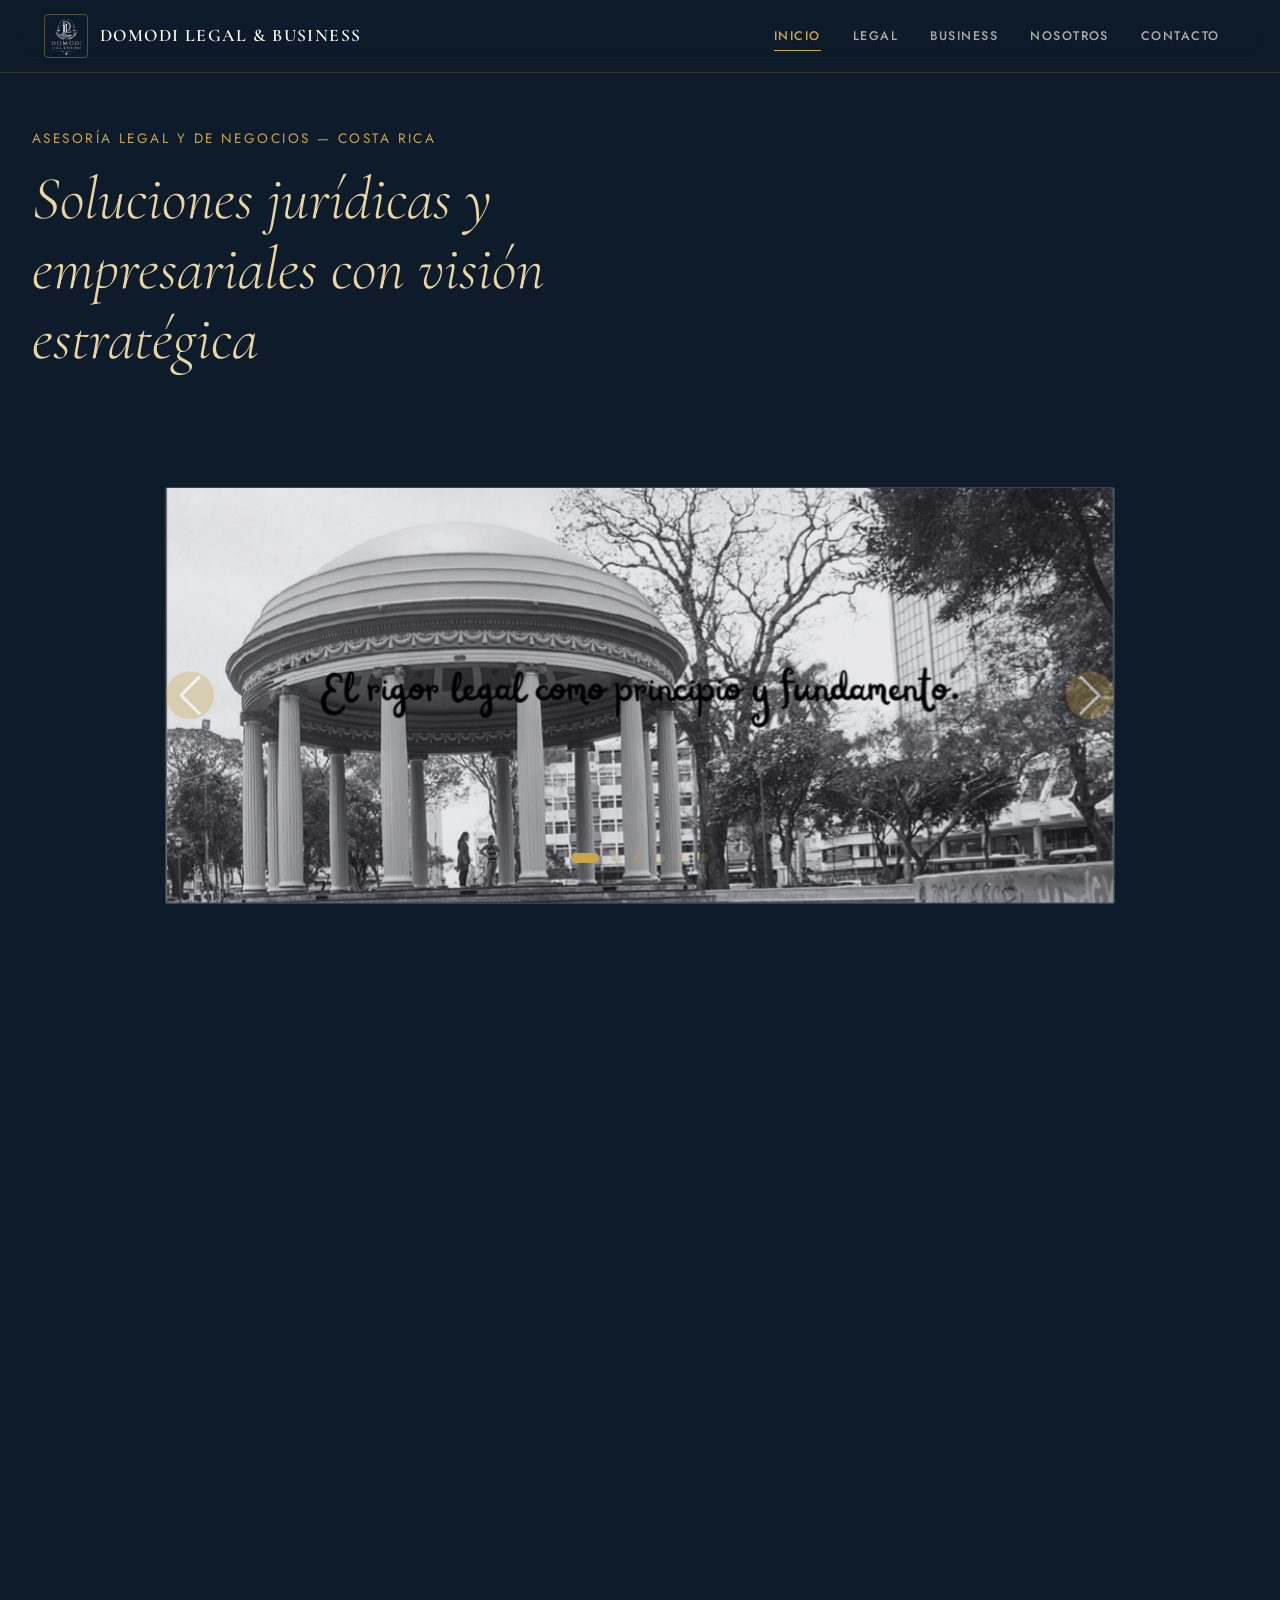
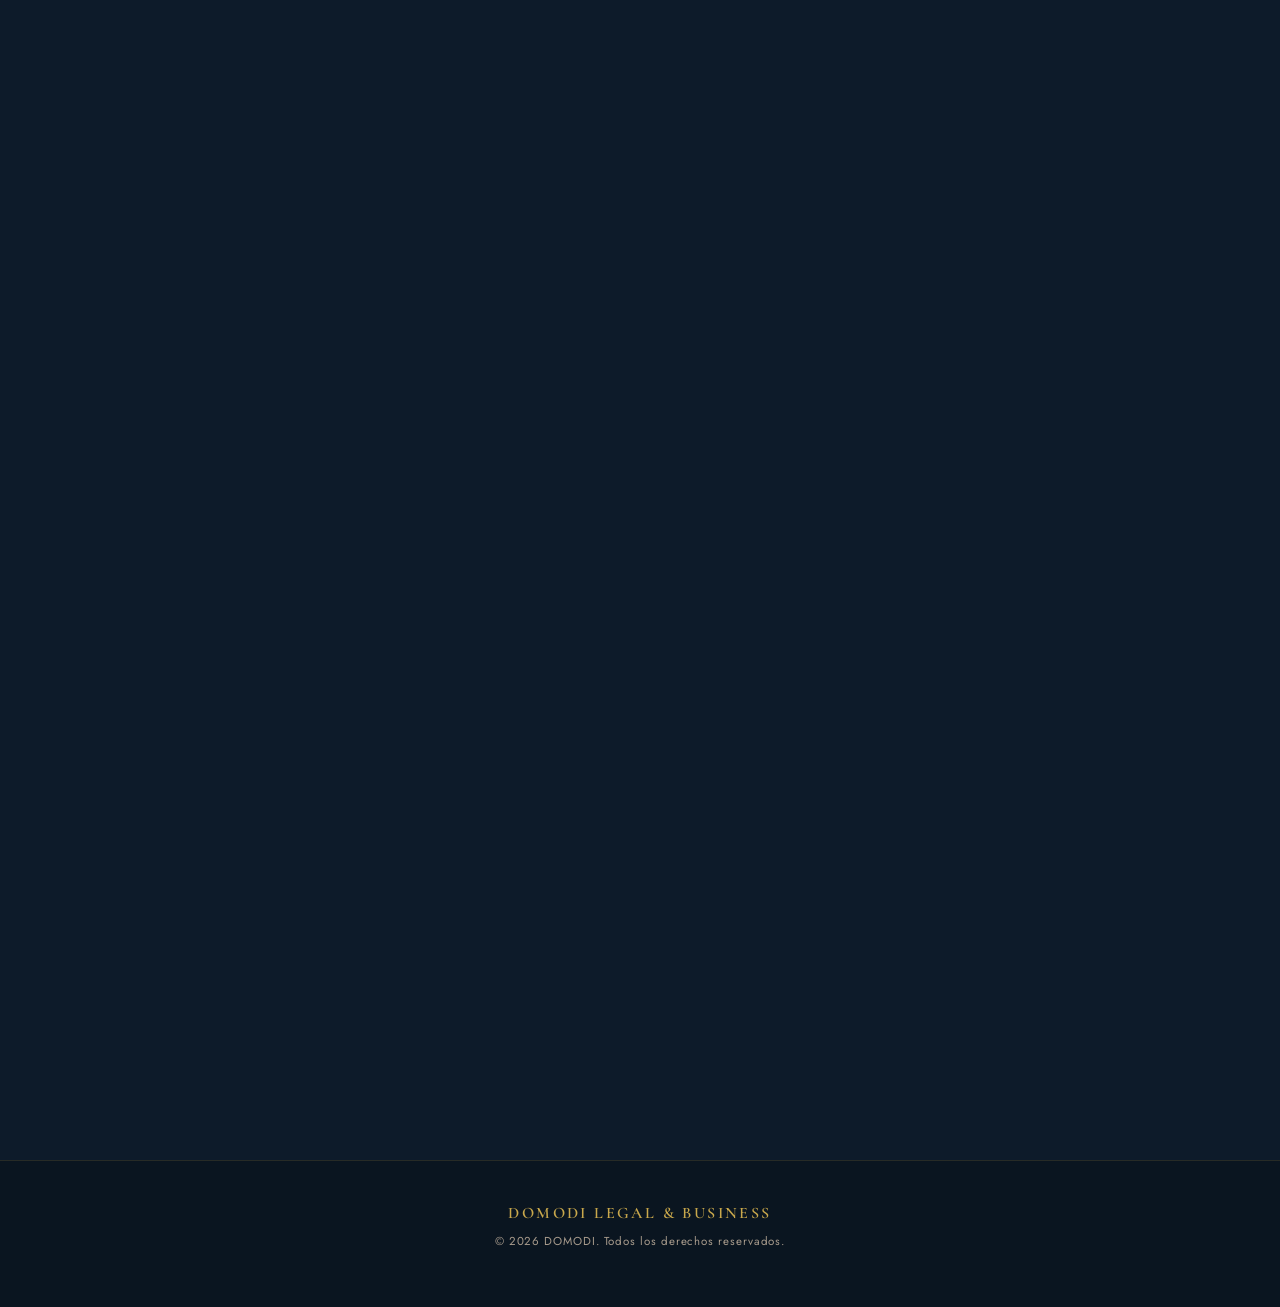
==== index.html @ 107ef3d7 "Add files via upload" ====
<!DOCTYPE html>
<html lang="es">
<head>
  <meta charset="UTF-8">
  <meta name="viewport" content="width=device-width, initial-scale=1.0">
  <link rel="icon" type="image/png" href="assets/img/DOMODI.png">
  <title>DOMODI LEGAL & BUSINESS</title>

  <!-- Bootstrap CSS -->
  <link href="https://cdn.jsdelivr.net/npm/bootstrap@5.3.3/dist/css/bootstrap.min.css" rel="stylesheet">
  <!-- Bootstrap JS -->
  <script src="https://cdn.jsdelivr.net/npm/bootstrap@5.3.3/dist/js/bootstrap.bundle.min.js"></script>
  <!-- Custom styles -->
  <link rel="stylesheet" href="./assets/css/styles.css">
</head>
<body>

  <header>
    <nav>
      <div class="container-fluid">
        <div class="row align-items-center">

          <div class="col-6 col-md-4">
            <a href="#" class="navbar-brand">
              <img src="assets/img/DOMODI.png"
                   alt="Logo DOMODI"
                   class="logo-principal">
              DOMODI Legal &amp; Business
            </a>
          </div>

          <div class="col-6 col-md-8">
            <ul class="nav justify-content-end">
              <li class="nav-item">
                <a class="nav-link active" aria-current="page" href="#" data-section="inicio">Inicio</a>
              </li>
              <li class="nav-item">
                <a class="nav-link" href="#" data-section="legal">Legal</a>
              </li>
              <li class="nav-item">
                <a class="nav-link" href="#" data-section="business">Business</a>
              </li>
              <li class="nav-item">
                <a class="nav-link" href="#" data-section="nosotros">Nosotros</a>
              </li>
              <li class="nav-item">
                <a class="nav-link" href="#" data-section="contacto">Contacto</a>
              </li>
            </ul>
          </div>

        </div>
      </div>
    </nav>
  </header>

  <main>

    <!-- Hero -->
    <section id="hero-strip" class="hero-strip">
      <p class="hero-eyebrow">Asesoría legal y de negocios — Costa Rica</p>
      <h1 class="hero-title">
        <em>Soluciones jurídicas y empresariales con visión estratégica</em>
      </h1>
      <div class="hero-divider"></div>
    </section>

    <!-- Nosotros -->
    <section class="about-section" id="section-nosotros" hidden>
      <div class="about-inner">
        <div class="about-logo-wrap">
          <img src="assets/img/DOMODI.png" alt="Logo DOMODI" class="about-logo">
        </div>
        <div class="about-copy">
          <h2 class="about-heading">DOMODI LEGAL & BUSINESS</h2>
          <p>DOMODI LEGAL & BUSINESS es una firma integral orientada a la asesoría jurídica, estructuración empresarial y desarrollo inmobiliario, con base en Costa Rica y proyección internacional. Su enfoque combina el rigor legal con la visión estratégica de negocios, permitiendo a sus clientes desarrollar proyectos con seguridad y eficiencia.</p>
          <h3 class="about-subtitle">Nuestra Visión</h3>
          <p>Ser una firma líder en Costa Rica y referente en la región en la integración de servicios jurídicos, estructuración empresarial y desarrollo de proyectos, reconocida por su capacidad de convertir el conocimiento legal en soluciones estratégicas que impulsen inversiones, generen valor y faciliten el crecimiento sostenible de nuestros clientes en entornos nacionales e internacionales.</p>
        </div>
      </div>
    </section>

    <!-- Carrusel de Imágenes -->
    <section class="carousel-section">
      <div id="carouselPrincipal" class="carousel slide" data-bs-ride="carousel">
        <div class="carousel-indicators">
          <button type="button" data-bs-target="#carouselPrincipal" data-bs-slide-to="0" class="active" aria-current="true" aria-label="Slide 1"></button>
          <button type="button" data-bs-target="#carouselPrincipal" data-bs-slide-to="1" aria-label="Slide 2"></button>
          <button type="button" data-bs-target="#carouselPrincipal" data-bs-slide-to="2" aria-label="Slide 3"></button>
          <button type="button" data-bs-target="#carouselPrincipal" data-bs-slide-to="3" aria-label="Slide 4"></button>
          <button type="button" data-bs-target="#carouselPrincipal" data-bs-slide-to="4" aria-label="Slide 5"></button>
          <button type="button" data-bs-target="#carouselPrincipal" data-bs-slide-to="5" aria-label="Slide 6"></button>
        </div>
        <div class="carousel-inner">
          <div class="carousel-item active">
            <img src="assets/img/el-rigor-legal.png" class="d-block w-100" alt="El Rigor Legal Como Principio Y Fundamento">
          </div>
          <div class="carousel-item">
            <img src="assets/img/hacienda-tenorio.png" class="d-block w-100" alt="Hacienda Tenorio">
          </div>
          <div class="carousel-item">
            <img src="assets/img/vision-estrategica-global.png" class="d-block w-100" alt="Visión Estratégica">
          </div>
          <div class="carousel-item">
            <img src="assets/img/proyecto-residencial-escazu.png" class="d-block w-100" alt="Proyecto Residencial Escazú">
          </div>
          <div class="carousel-item">
            <img src="assets/img/proyecto-santawa-manuel-antonio.png" class="d-block w-100" alt="Proyecto Santawa Manuel Antonio">
          </div>
          <div class="carousel-item">
            <img src="assets/img/serena-condos-playas-del-coco.png" class="d-block w-100" alt="Serena Condos Playas del Coco">
          </div>
        </div>
        <button class="carousel-control-prev" type="button" data-bs-target="#carouselPrincipal" data-bs-slide="prev">
          <span class="carousel-control-prev-icon" aria-hidden="true"></span>
          <span class="visually-hidden">Anterior</span>
        </button>
        <button class="carousel-control-next" type="button" data-bs-target="#carouselPrincipal" data-bs-slide="next">
          <span class="carousel-control-next-icon" aria-hidden="true"></span>
          <span class="visually-hidden">Siguiente</span>
        </button>
      </div>
    </section>
 
    <!-- Property cards -->
    <section class="properties-section" id="section-business">
      <h2>PROPIEDADES</h2>
      <div class="properties-grid">
        <!-- Card 1: Hacienda Tenorio -->
        <div class="property-card" data-property-id="hacienda-tenorio" data-title="Hacienda Tenorio" data-price="$12,500,000" data-availability="available" data-contact="info@domodi.com | +506 2100-0000">
          <div class="card-image-wrap">
            <img src="assets/img/hacienda-tenorio.png" alt="Hacienda Tenorio, Cañas, Guanacaste">
            <span class="card-badge">Disponible</span>
          </div>
          <div class="card-body">
            <p class="card-location">Cañas, Guanacaste</p>
            <h3 class="card-title">Hacienda Tenorio</h3>
            <div class="card-divider"></div>
            <p class="card-description">
              Propiedad de mayor extensión en Costa Rica con origen desde 1600. Conformada por 6 fincas agrupadas en 3 sociedades, libres de gravámenes. Alta accesibilidad con 17 km de frente a carretera hacia Upala y Tierra Morenas.
            </p>
            <div class="card-stats">
              <div class="stat">
                <span class="stat-value">4,461</span>
                <span class="stat-label">Hectáreas</span>
              </div>
              <div class="stat">
                <span class="stat-value">6</span>
                <span class="stat-label">Fincas</span>
              </div>
              <div class="stat">
                <span class="stat-value">17 km</span>
                <span class="stat-label">Frente carretera</span>
              </div>
            </div>
            <button class="botoninfo">
              Ver información <span class="arrow">→</span>
            </button>
          </div>
        </div>

        <!-- Card 2: Finca Playa Buena Vista -->
        <div class="property-card" data-property-id="finca-playa-buena-vista" data-title="Finca Playa Buena Vista" data-price="$3,850,000" data-availability="available" data-contact="info@domodi.com | +506 2100-0000">
          <div class="card-image-wrap">
            <img src="assets/img/finca-playa-buena-vista.png" alt="Finca Playa Buena Vista, Guanacaste">
            <span class="card-badge">Disponible</span>
          </div>
          <div class="card-body">
            <p class="card-location">Playa Buena Vista, Guanacaste</p>
            <h3 class="card-title">Finca Playa Buena Vista</h3>
            <div class="card-divider"></div>
            <p class="card-description">
              Dos fincas estratégicamente ubicadas en uno de los corredores turísticos más importantes del país. Propiedad principal de 75 ha con finca adicional en elevación. Combinación única de extensión, privacidad y cercanía a destinos de alta demanda.
            </p>
            <div class="card-stats">
              <div class="stat">
                <span class="stat-value">75</span>
                <span class="stat-label">Hectáreas</span>
              </div>
              <div class="stat">
                <span class="stat-value">2</span>
                <span class="stat-label">Fincas</span>
              </div>
              <div class="stat">
                <span class="stat-value">Alto</span>
                <span class="stat-label">Valor turístico</span>
              </div>
            </div>
            <button class="botoninfo">
              Ver información <span class="arrow">→</span>
            </button>
          </div>
        </div>

        <!-- Card 3: Finca Tempate -->
        <div class="property-card" data-property-id="finca-tempate" data-title="Finca Tempate" data-price="$2,150,000" data-availability="available" data-contact="info@domodi.com | +506 2100-0000">
          <div class="card-image-wrap">
            <img src="assets/img/finca-tempate.png" alt="Finca Tempate, Santa Cruz, Guanacaste">
            <span class="card-badge">Disponible</span>
          </div>
          <div class="card-body">
            <p class="card-location">Santa Cruz, Guanacaste</p>
            <h3 class="card-title">Finca Tempate</h3>
            <div class="card-divider"></div>
            <p class="card-description">
              Ubicada a 5 km de Playa Potrero, en una de las zonas con mayor crecimiento y proyección turística de Costa Rica. Accesibilidad, entorno natural y conexión con los destinos clave del Pacífico Norte.
            </p>
            <div class="card-stats">
              <div class="stat">
                <span class="stat-value">5 km</span>
                <span class="stat-label">A Playa Potrero</span>
              </div>
              <div class="stat">
                <span class="stat-value">Alta</span>
                <span class="stat-label">Proyección</span>
              </div>
              <div class="stat">
                <span class="stat-value">P. Norte</span>
                <span class="stat-label">Corredor</span>
              </div>
            </div>
            <button class="botoninfo">
              Ver información <span class="arrow">→</span>
            </button>
          </div>
        </div>
        
      </div>

      <h2>PROYECTOS INMOBILIARIOS</h2>
      <div class="properties-grid">
        <div class="property-card" data-property-id="proyecto-escazu" data-title="PROYECTO RESIDENCIAL ESCAZU" data-price="$4,500,000" data-availability="available" data-contact="info@domodi.com | +506 2100-0000">
          <div class="card-image-wrap">
            <img src="assets/img/proyecto-residencial-escazu.png" alt="Proyecto Residencial Escazú">
            <span class="card-badge">Disponible</span>
          </div>
          <div class="card-body">
            <p class="card-location">Bello Horizonte ,Escazú</p>
            <h3 class="card-title">PROYECTO RESIDENCIAL ESCAZU</h3>
            <div class="card-divider"></div>
            <p class="card-description">
              Un proyecto residencial ubicado en Bello Horizonte, Escazú, una de las zonas de mayor plusvalía y demanda del país. Se desarrolla dentro de un condominio consolidado con amenidades, integrando un concepto de vivienda orientado a inversión y generación de rentas. Su configuración lo posiciona como una oportunidad estratégica para desarrolladores o inversionistas que buscan proyectos listos para ejecución inmediata en ubicaciones premium.
            </p>
            <div class="card-stats">
              <div class="stat">
                <span class="stat-value">5 Torres</span>
                <span class="stat-label">3 Niveles </span>
              </div>
              <div class="stat">
                <span class="stat-value">1,712 m2</span>
                <span class="stat-label">1,564m2 de área constructiva</span>
              </div>
              <div class="stat">
                <span class="stat-value">Alta demanda habitacional</span>
                <span class="stat-label">excelente conectividad</span>
              </div>
            </div>
            <button class="botoninfo">
              Ver información <span class="arrow">→</span>
            </button>
          </div>
        </div>
      </div>
    </section>

    <section class="properties-section section-legal" id="section-legal" hidden>
      <h2>Códigos Legales</h2>
      <div class="properties-grid">
        <div class="property-card" data-property-id="codigo-penal" data-title="Código Penal" data-price="" data-availability="" data-contact="legal@domodi.com">
          <div class="card-image-wrap">
            <div class="card-image-placeholder">Código Penal</div>
          </div>
          <div class="card-body">
            <p class="card-location">Derecho Penal</p>
            <h3 class="card-title">Código Penal</h3>
            <div class="card-divider"></div>
            <p class="card-description">Asesoría en procesos penales, defensa criminal y cumplimiento normativo para casos de responsabilidad penal empresarial y personal.</p>
            <div class="card-stats">
              <div class="stat">
                <span class="stat-value">Responsabilidad</span>
                <span class="stat-label">Penal</span>
              </div>
              <div class="stat">
                <span class="stat-value">Casos</span>
                <span class="stat-label">Defensa</span>
              </div>
              <div class="stat">
                <span class="stat-value">Prevención</span>
                <span class="stat-label">Cumplimiento</span>
              </div>
            </div>
            <button class="botoninfo">Ver información <span class="arrow">→</span></button>
          </div>
        </div>

        <div class="property-card" data-property-id="codigo-familia" data-title="Código de Familia" data-price="" data-availability="" data-contact="legal@domodi.com">
          <div class="card-image-wrap">
            <div class="card-image-placeholder">Código de Familia</div>
          </div>
          <div class="card-body">
            <p class="card-location">Derecho de Familia</p>
            <h3 class="card-title">Código de Familia</h3>
            <div class="card-divider"></div>
            <p class="card-description">Consultoría en relaciones familiares, regímenes patrimoniales, custodias, pensiones y procesos de protección de menores.</p>
            <div class="card-stats">
              <div class="stat">
                <span class="stat-value">Custodias</span>
                <span class="stat-label">Familia</span>
              </div>
              <div class="stat">
                <span class="stat-value">Patrimonio</span>
                <span class="stat-label">Regímenes</span>
              </div>
              <div class="stat">
                <span class="stat-value">Mediación</span>
                <span class="stat-label">Conflictos</span>
              </div>
            </div>
            <button class="botoninfo">Ver información <span class="arrow">→</span></button>
          </div>
        </div>

        <div class="property-card" data-property-id="codigo-civil" data-title="Código Civil" data-price="" data-availability="" data-contact="legal@domodi.com">
          <div class="card-image-wrap">
            <div class="card-image-placeholder">Código Civil</div>
          </div>
          <div class="card-body">
            <p class="card-location">Derecho Civil</p>
            <h3 class="card-title">Código Civil</h3>
            <div class="card-divider"></div>
            <p class="card-description">Atención en contratos, obligaciones, responsabilidad civil y derechos patrimoniales dentro de proyectos empresariales e inmobiliarios.</p>
            <div class="card-stats">
              <div class="stat">
                <span class="stat-value">Contratos</span>
                <span class="stat-label">Cláusulas</span>
              </div>
              <div class="stat">
                <span class="stat-value">Obligaciones</span>
                <span class="stat-label">Civiles</span>
              </div>
              <div class="stat">
                <span class="stat-value">Responsabilidad</span>
                <span class="stat-label">Patrimonial</span>
              </div>
            </div>
            <button class="botoninfo">Ver información <span class="arrow">→</span></button>
          </div>
        </div>

        <div class="property-card" data-property-id="codigo-tributario" data-title="Código Tributario" data-price="" data-availability="" data-contact="legal@domodi.com">
          <div class="card-image-wrap">
            <div class="card-image-placeholder">Código Tributario</div>
          </div>
          <div class="card-body">
            <p class="card-location">Derecho Tributario</p>
            <h3 class="card-title">Código Tributario</h3>
            <div class="card-divider"></div>
            <p class="card-description">Servicios en impuestos, planeamiento fiscal, cumplimiento tributario y estructuración eficiente de operaciones empresariales.</p>
            <div class="card-stats">
              <div class="stat">
                <span class="stat-value">Planeamiento</span>
                <span class="stat-label">Fiscal</span>
              </div>
              <div class="stat">
                <span class="stat-value">Cumplimiento</span>
                <span class="stat-label">Tributario</span>
              </div>
              <div class="stat">
                <span class="stat-value">Estructura</span>
                <span class="stat-label">Empresarial</span>
              </div>
            </div>
            <button class="botoninfo">Ver información <span class="arrow">→</span></button>
          </div>
        </div>
      </div>
    </section>

    <section class="contact-section" id="section-contacto" hidden> 
      <div class="contact-inner">
       <h2>Contacto</h2>
        <div class="contact-grid">
          <div class="contact-card">
            <p class="contact-role">Atención General</p>
            <h3>Lic. María González</h3>
            <p class="contact-details">
              +506 8888-0001<br>
              maria.gonzalez@domodi.cr
            </p>
            <p class="contact-position">Directora de Atención al Cliente</p>
          </div>
          <div class="contact-card">
            <p class="contact-role">Atención Jurídica</p>
            <h3>Abg. Carlos Rivera</h3>
            <p class="contact-details">
              +506 8888-0002<br>
              carlos.rivera@domodi.cr
            </p>
            <p class="contact-position">Coordinador Legal</p>
          </div>
        </div>
        <div class="contact-extra">
          <p>Correo general: <a href="mailto:info@domodi.cr">info@domodi.cr</a></p>
          <p>Dirección: Avenida Central, San José, Costa Rica</p>
        </div>
      </div>
    </section>

  </main>

  <footer>
    <p class="footer-logo">DOMODI Legal &amp; Business</p>
    <p class="footer-copy">© 2026 DOMODI. Todos los derechos reservados.</p>
  </footer>

  <script src="./assets/js/app.js"></script>

</body>
</html>
---- assets/css/styles.css ----
@import url('https://fonts.googleapis.com/css2?family=Cormorant+Garamond:ital,wght@0,300;0,400;0,600;1,300;1,400&family=Jost:wght@300;400;500;600&display=swap');

:root {
  --gold: #C9A84C;
  --gold-light: #E8D5A3;
  --gold-dark: #8B6914;
  --navy: #0D1B2A;
  --navy-mid: #1A2F45;
  --navy-light: #243B55;
  --cream: #F5F0E8;
  --cream-dark: #E8DFD0;
  --text-light: #F0EAE0;
  --text-muted: #A89B8C;
  --white: #FFFFFF;
  --card-bg: rgba(26, 47, 69, 0.85);
}

*, *::before, *::after { box-sizing: border-box; margin: 0; padding: 0; }

html { scroll-behavior: smooth; }
  /* removed forced display overrides to respect [hidden] and avoid showing sections everywhere */
  .properties-section:not([hidden]) {
    display: block;
  }

body {
  font-family: 'Jost', sans-serif;
  background-color: var(--navy);
  color: var(--text-light);
  overflow-x: hidden;
}

main {
  padding-top: 72px;
}

/* ── NAV ── */
header {
  position: fixed;
  top: 0; left: 0; right: 0;
  z-index: 100;
  background: rgba(13, 27, 42, 0.92);
  backdrop-filter: blur(12px);
  border-bottom: 1px solid rgba(201, 168, 76, 0.2);
}

nav { padding: 0 2rem; }

nav .container-fluid { max-width: 1400px; margin: 0 auto; }

nav .row { min-height: 72px; }

.navbar-brand {
  display: flex;
  align-items: center;
  gap: 12px;
  color: var(--white) !important;
  text-decoration: none;
  font-family: 'Cormorant Garamond', serif;
  font-size: 1.1rem;
  font-weight: 600;
  letter-spacing: 0.08em;
  text-transform: uppercase;
}

.logo-principal {
  width: 44px;
  height: 44px;
  border-radius: 4px;
  object-fit: contain;
  border: 1px solid rgba(201, 168, 76, 0.4);
}

.nav-item a {
  color: rgba(240, 234, 224, 0.7) !important;
  font-size: 0.78rem;
  font-weight: 500;
  letter-spacing: 0.12em;
  text-transform: uppercase;
  padding: 0.5rem 1rem !important;
  transition: color 0.25s ease;
  text-decoration: none;
  position: relative;
}

.nav-item a::after {
  content: '';
  position: absolute;
  bottom: 2px; left: 1rem; right: 1rem;
  height: 1px;
  background: var(--gold);
  transform: scaleX(0);
  transition: transform 0.25s ease;
}

.nav-item a:hover,
.nav-item a.active {
  color: var(--gold) !important;
}

.nav-item a:hover::after,
.nav-item a.active::after {
  transform: scaleX(1);
}

/* ── HERO STRIP ── */
.hero-strip {
  padding: 3.5rem 2rem 2rem;
  max-width: 1400px;
  margin-left: auto;
  margin-right: auto;
}

.hero-eyebrow {
  display: block;
  font-size: 0.85rem;
  letter-spacing: 0.18em;
  text-transform: uppercase;
  color: var(--gold);
  margin-bottom: 1rem;
}

.about-section {
  padding: 5rem 2rem 3rem;
  max-width: 1100px;
  margin: 0 auto;
  color: var(--text-light);
}

.about-inner {
  display: grid;
  grid-template-columns: 1fr;
  gap: 2.5rem;
  text-align: center;
}

.about-logo-wrap {
  display: flex;
  justify-content: center;
  margin-top: 2rem;
}

.about-logo {
  width: 120px;
  height: 120px;
  object-fit: contain;
  border: 1px solid rgba(201, 168, 76, 0.3);
  padding: 1rem;
  border-radius: 18px;
  background: rgba(255,255,255,0.05);
}

.about-copy {
  display: flex;
  flex-direction: column;
  gap: 1.5rem;
  align-items: center;
}

.about-section {
  opacity: 0;
  transform: translateY(24px);
  transition: opacity 0.5s ease, transform 0.5s ease;
}

.about-section.section-visible {
  opacity: 1;
  transform: translateY(0);
}

.about-heading {
  font-family: 'Cormorant Garamond', serif;
  font-size: clamp(1.8rem, 3.5vw, 2.5rem);
  font-weight: 400;
  color: var(--text-light);
  letter-spacing: 0.05em;
  text-transform: uppercase;
}

.about-subtitle {
  font-family: 'Cormorant Garamond', serif;
  font-size: clamp(1.5rem, 3vw, 2rem);
  font-weight: 400;
  color: var(--gold);
  text-transform: uppercase;
}

.about-copy p {
  max-width: 780px;
  font-size: 1rem;
  line-height: 1.85;
  color: var(--text-muted);
  text-align: center;
}

.contact-section,
.section-legal {
  padding: 4rem 2rem 3rem;
  max-width: 1400px;
  margin: 0 auto;
}

.contact-inner {
  display: grid;
  gap: 3rem;
  text-align: center;

}

.contact-grid {
  display: grid;
  grid-template-columns: repeat(2, 1fr);
  gap: 1.5rem;
}

.contact-card {
  background: var(--navy-mid);
  border: 1px solid rgba(201, 168, 76, 0.15);
  border-radius: 2px;
  padding: 2rem;
  text-align: left;
}

.contact-role {
  font-size: 0.78rem;
  letter-spacing: 0.18em;
  text-transform: uppercase;
  color: var(--gold);
  margin-bottom: 0.75rem;
}

.contact-card h3 {
  font-family: 'Cormorant Garamond', serif;
  font-size: 1.8rem;
  margin-bottom: 0.85rem;
}

.contact-details {
  font-size: 1rem;
  line-height: 1.75;
  color: var(--text-light);
  margin-bottom: 1rem;
}

.contact-position {
  font-size: 0.85rem;
  color: var(--text-muted);
  line-height: 1.6;
}

.contact-extra {
  color: var(--text-muted);
  font-size: 0.95rem;
  display: grid;
  gap: 0.35rem;
}

.contact-extra a {
  color: var(--gold);
  text-decoration: none;
}

@media (max-width: 920px) {
  .contact-grid {
    grid-template-columns: 1fr;
  }
}

/* ── PROPERTY GRID ── */
.hero-title {
  font-family: 'Cormorant Garamond', serif;
  font-size: clamp(2.2rem, 5vw, 3.8rem);
  font-weight: 300;
  line-height: 1.15;
  color: var(--text-light);
  max-width: 640px;
}

.hero-title em {
  font-style: italic;
  color: var(--gold-light);
}

.hero-divider {
  width: 600px;
  height: 1px;
  background: linear-gradient(to right, var(--gold));
  margin: 2rem 0;
}

/* ── PROPERTY GRID ── */
.properties-section {
  padding: 2rem 2rem 5rem;
  max-width: 1400px;
  margin: 0 auto;
}

.properties-section > h2,
.section-legal > h2,
.contact-section > h2 {
  font-family: 'Cormorant Garamond', serif;
  font-size: clamp(2rem, 3vw, 3rem);
  letter-spacing: 0.12em;
  text-transform: uppercase;
  margin-bottom: 1.5rem;
  color: var(--gold);
}

.section-legal > h2,
.contact-section > h2 {
  color: var(--text-light);
}

.properties-grid {
  display: grid;
  grid-template-columns: repeat(3, 1fr);
  gap: 2rem;
}

/* Removed forced display overrides to respect [hidden] attribute */

/* ── PROPERTY CARD ── */
.property-card {
  background: var(--navy-mid);
  border: 1px solid rgba(201, 168, 76, 0.15);
  border-radius: 2px;
  overflow: hidden;
  transition: transform 0.35s ease, border-color 0.35s ease, box-shadow 0.35s ease;
  display: flex;
  flex-direction: column;
}

.property-card:hover {
  transform: translateY(-6px);
  border-color: rgba(201, 168, 76, 0.45);
  box-shadow: 0 20px 60px rgba(0, 0, 0, 0.4);
}

.card-image-wrap {
  position: relative;
  aspect-ratio: 4/3;
  overflow: hidden;
  background: var(--navy-light);
}

.card-image-wrap img {
  width: 100%;
  height: 100%;
  object-fit: cover;
  transition: transform 0.6s ease;
  display: block;
}

.property-card:hover .card-image-wrap img {
  transform: scale(1.04);
}

.card-badge {
  position: absolute;
  top: 1rem; left: 1rem;
  background: rgba(13, 27, 42, 0.85);
  border: 1px solid rgba(201, 168, 76, 0.5);
  color: var(--gold-light);
  font-size: 0.65rem;
  font-weight: 500;
  letter-spacing: 0.18em;
  text-transform: uppercase;
  padding: 5px 10px;
}

.card-image-placeholder {
  width: 100%;
  height: 100%;
  display: flex;
  align-items: center;
  justify-content: center;
  background: var(--navy-light);
  color: var(--text-muted);
  font-size: 0.75rem;
  letter-spacing: 0.1em;
  text-transform: uppercase;
}

.card-body {
  padding: 1.5rem;
  display: flex;
  flex-direction: column;
  flex: 1;
}

.card-location {
  font-size: 0.68rem;
  font-weight: 500;
  letter-spacing: 0.2em;
  text-transform: uppercase;
  color: var(--gold);
  margin-bottom: 0.6rem;
}

.card-title {
  font-family: 'Cormorant Garamond', serif;
  font-size: 1.55rem;
  font-weight: 400;
  line-height: 1.2;
  color: var(--text-light);
  margin-bottom: 1rem;
}

.card-divider {
  width: 32px;
  height: 1px;
  background: var(--gold);
  opacity: 0.5;
  margin-bottom: 1rem;
}

.card-description {
  font-size: 0.85rem;
  font-weight: 300;
  line-height: 1.75;
  color: var(--text-muted);
  flex: 1;
  margin-bottom: 1.5rem;
}

.card-stats {
  display: flex;
  gap: 1.5rem;
  padding: 1rem 0;
  border-top: 1px solid rgba(201, 168, 76, 0.12);
  border-bottom: 1px solid rgba(201, 168, 76, 0.12);
  margin-bottom: 1.5rem;
}

.stat {
  display: flex;
  flex-direction: column;
  gap: 3px;
}

.stat-value {
  font-family: 'Cormorant Garamond', serif;
  font-size: 1.2rem;
  font-weight: 600;
  color: var(--text-light);
  line-height: 1;
}

.stat-label {
  font-size: 0.62rem;
  font-weight: 500;
  letter-spacing: 0.14em;
  text-transform: uppercase;
  color: var(--text-muted);
}

.botoninfo {
  display: inline-flex;
  align-items: center;
  justify-content: space-between;
  gap: 0.75rem;
  width: 100%;
  padding: 0.8rem 1.2rem;
  background: transparent;
  border: 1px solid rgba(201, 168, 76, 0.4);
  color: var(--gold-light);
  font-family: 'Jost', sans-serif;
  font-size: 0.72rem;
  font-weight: 500;
  letter-spacing: 0.18em;
  text-transform: uppercase;
  cursor: pointer;
  transition: background 0.25s ease, border-color 0.25s ease, color 0.25s ease;
}

.botoninfo:hover {
  background: var(--gold);
  border-color: var(--gold);
  color: var(--navy);
}

.botoninfo .arrow {
  font-size: 1rem;
  transition: transform 0.25s ease;
}

.botoninfo:hover .arrow {
  transform: translateX(4px);
}

/* ── FOOTER ── */
footer {
  background: rgba(10, 20, 32, 0.9);
  border-top: 1px solid rgba(201, 168, 76, 0.15);
  padding: 2.5rem 2rem;
  text-align: center;
}

.footer-logo {
  font-family: 'Cormorant Garamond', serif;
  font-size: 1rem;
  font-weight: 600;
  letter-spacing: 0.15em;
  text-transform: uppercase;
  color: var(--gold);
  margin-bottom: 0.5rem;
}

.footer-copy {
  font-size: 0.72rem;
  color: var(--text-muted);
  letter-spacing: 0.08em;
}

/* ── RESPONSIVE ── */
@media (max-width: 1100px) {
  .properties-grid {
    grid-template-columns: repeat(2, 1fr);
  }
}

@media (max-width: 720px) {
  .properties-grid {
    grid-template-columns: 1fr;
  }

  .hero-strip {
    padding: 5rem 1.25rem 1.5rem;
  }

  .properties-section {
    padding: 1.5rem 1.25rem 4rem;
  }

  nav { padding: 0 1rem; }

  .nav-item a {
    padding: 0.4rem 0.6rem !important;
    font-size: 0.7rem;
  }
}

/* ── CARRUSEL ── */
.carousel-section {
  padding: 1rem 2rem;
  display: flex;
  justify-content: center;
  align-items: center;
}

/* removed carousel offset to avoid extra spacing */

#carouselPrincipal {
  background: var(--navy-mid);
  border: 1px solid rgba(201, 168, 76, 0.15);
  border-radius: 2px;
  overflow: hidden;
  max-width: 950px;
  width: 100%;
}

.carousel-inner {
  aspect-ratio: 16/7;
}

.carousel-item {
  height: 100%;
  background: var(--navy-light);
}

.carousel-item img {
  width: 100%;
  height: 100%;
  object-fit: cover;
  display: block;
}

.carousel-control-prev,
.carousel-control-next {
  width: auto;
  background: none;
  top: 50%;
  transform: translateY(-50%);
  opacity: 0.6;
  transition: opacity 0.25s ease;
}

.carousel-control-prev:hover,
.carousel-control-next:hover {
  opacity: 1;
}

.carousel-control-prev-icon,
.carousel-control-next-icon {
  width: 48px;
  height: 48px;
  background-color: rgba(201, 168, 76, 0.5);
  border-radius: 50%;
  display: flex;
  align-items: center;
  justify-content: center;
  transition: background-color 0.25s ease;
}

.carousel-control-prev:hover .carousel-control-prev-icon,
.carousel-control-next:hover .carousel-control-next-icon {
  background-color: var(--gold);
}

.carousel-indicators {
  bottom: 1.5rem;
  justify-content: center;
}

.carousel-indicators [data-bs-target] {
  width: 10px;
  height: 10px;
  border-radius: 50%;
  background-color: rgba(201, 168, 76, 0.4);
  border: none;
  margin: 0 6px;
  transition: background-color 0.25s ease, transform 0.25s ease;
  cursor: pointer;
}

.carousel-indicators [data-bs-target]:hover {
  background-color: rgba(201, 168, 76, 0.7);
  transform: scale(1.2);
}

.carousel-indicators [data-bs-target].active {
  background-color: var(--gold);
  width: 28px;
  border-radius: 5px;
  transform: scale(1);
}

/* ── Animación de sección Business ── */
#section-business {
  opacity: 0;
  transform: translateY(24px);
  transition: opacity 0.5s ease, transform 0.5s ease;
}

#section-business.section-visible {
  opacity: 1;
  transform: translateY(0);
}

/* ── PROPERTY DETAIL PAGE ── */
.property-detail-main {
  margin-top: 72px;
  min-height: calc(100vh - 72px - 200px);
}

.property-detail-section {
  padding: 3rem 2rem 5rem;
}

.property-detail-section .property-detail-container {
  max-width: 1400px;
  margin: 0 auto;
  padding: 0;
}

.property-detail-section .back-button-wrap {
  margin-bottom: 2rem;
}

.btn-volver {
  display: inline-block;
  color: var(--gold);
  text-decoration: none;
  font-size: 0.78rem;
  font-weight: 500;
  letter-spacing: 0.12em;
  text-transform: uppercase;
  transition: color 0.25s ease;
  border: none;
  background: none;
  cursor: pointer;
  padding: 0;
}

.btn-volver:hover {
  color: var(--gold-light);
}

.detail-image-wrap {
  position: relative;
  aspect-ratio: 4/3;
  overflow: hidden;
  border: 1px solid rgba(201, 168, 76, 0.15);
  border-radius: 2px;
}

.detail-image {
  width: 100%;
  height: 100%;
  object-fit: cover;
  display: block;
}

.detail-content {
  padding: 2rem 0 2rem 2rem;
}

.detail-location {
  font-size: 0.68rem;
  font-weight: 500;
  letter-spacing: 0.2em;
  text-transform: uppercase;
  color: var(--gold);
  margin-bottom: 0.6rem;
}

.detail-title {
  font-family: 'Cormorant Garamond', serif;
  font-size: clamp(2rem, 4vw, 3.2rem);
  font-weight: 400;
  line-height: 1.2;
  color: var(--text-light);
  margin-bottom: 1.5rem;
}

.detail-divider {
  width: 60px;
  height: 2px;
  background: var(--gold);
  margin-bottom: 2rem;
}

.detail-info-group {
  margin-bottom: 2rem;
}

.detail-label {
  display: block;
  font-size: 0.68rem;
  font-weight: 500;
  letter-spacing: 0.2em;
  text-transform: uppercase;
  color: var(--gold);
  margin-bottom: 0.75rem;
}

.detail-price {
  font-family: 'Cormorant Garamond', serif;
  font-size: 1.8rem;
  font-weight: 600;
  color: var(--text-light);
  margin: 0;
}

.detail-availability {
  font-size: 1rem;
  font-weight: 500;
  margin: 0;
  padding: 0.5rem 1rem;
  display: inline-block;
  border-radius: 2px;
}

.detail-availability.available {
  background: rgba(201, 168, 76, 0.15);
  color: var(--gold-light);
  border: 1px solid rgba(201, 168, 76, 0.3);
}

.detail-availability.not-available {
  background: rgba(200, 0, 0, 0.15);
  color: #ff6b6b;
  border: 1px solid rgba(200, 0, 0, 0.3);
}

.detail-description {
  font-size: 0.95rem;
  font-weight: 300;
  line-height: 1.8;
  color: var(--text-muted);
  margin: 0;
}

.detail-stats {
  margin: 2rem 0;
}

.detail-contact-box {
  background: rgba(26, 47, 69, 0.5);
  border: 1px solid rgba(201, 168, 76, 0.15);
  border-radius: 2px;
  padding: 1.5rem;
  margin-top: 2rem;
}

.detail-contact {
  font-size: 0.9rem;
  line-height: 1.6;
  color: var(--text-light);
  margin: 0 0 1rem 0;
  white-space: pre-wrap;
}

.btn-contact {
  display: inline-flex;
  align-items: center;
  justify-content: center;
  width: 100%;
  padding: 0.9rem 1.5rem;
  background: var(--gold);
  border: 1px solid var(--gold);
  color: var(--navy);
  font-family: 'Jost', sans-serif;
  font-size: 0.78rem;
  font-weight: 600;
  letter-spacing: 0.15em;
  text-transform: uppercase;
  cursor: pointer;
  border-radius: 2px;
  transition: background 0.25s ease, box-shadow 0.25s ease;
}

.btn-contact:hover {
  background: var(--gold-light);
  box-shadow: 0 10px 30px rgba(201, 168, 76, 0.3);
}

/* ── RESPONSIVE DETAIL PAGE ── */
@media (max-width: 1024px) {
  .properties-grid {
    grid-template-columns: repeat(2, 1fr);
  }

  .hero-divider {
    width: min(100%, 600px);
  }

  nav .container-fluid {
    padding: 0 1.5rem;
  }

  .hero-strip {
    padding: 3rem 1.5rem 1.5rem;
  }
}

@media (max-width: 768px) {
  .hero-strip {
    padding: 2.5rem 1.25rem 1.25rem;
  }

  .hero-title {
    font-size: clamp(1.8rem, 7vw, 2.8rem);
    max-width: 100%;
  }

  .hero-divider {
    width: 100%;
    margin: 1.5rem 0;
  }

  .nav-item a {
    padding: 0.45rem 0.75rem !important;
    font-size: 0.72rem;
  }

  nav .row {
    display: flex;
    flex-wrap: wrap;
    gap: 0.75rem;
    align-items: center;
  }

  .navbar-brand {
    flex: 1 1 100%;
    font-size: 1rem;
  }

  .properties-grid {
    grid-template-columns: 1fr;
  }

  .contact-grid,
  .about-inner {
    grid-template-columns: 1fr;
  }

  .properties-section,
  .contact-section,
  .about-section,
  .carousel-section {
    padding: 1.5rem 1rem 3rem;
  }

  .footer {
    padding: 2rem 1rem;
  }

  .detail-content {
    padding: 1.5rem 0 0 0;
  }

  .detail-title {
    font-size: clamp(1.8rem, 5vw, 2.5rem);
  }

  .property-detail-section {
    padding: 2rem 1rem 4rem;
  }
}

@media (max-width: 576px) {
  nav .row {
    flex-direction: column;
    align-items: stretch;
  }

  .navbar-brand {
    justify-content: center;
    font-size: 0.95rem;
  }

  .nav-item {
    width: 100%;
    text-align: center;
  }

  .nav-item a {
    padding: 0.65rem 0 !important;
  }

  .hero-strip {
    padding: 2rem 0.75rem 1rem;
  }

  .carousel-section {
    padding: 1rem 0.75rem;
  }

  .properties-section,
  .contact-section,
  .about-section {
    padding: 1.25rem 0.75rem 2rem;
  }

  .card-body {
    padding: 1.25rem;
  }

  .btn-volver,
  .botoninfo,
  .btn-contact {
    width: 100%;
  }

  .detail-contact-box {
    padding: 1.25rem;
  }
}
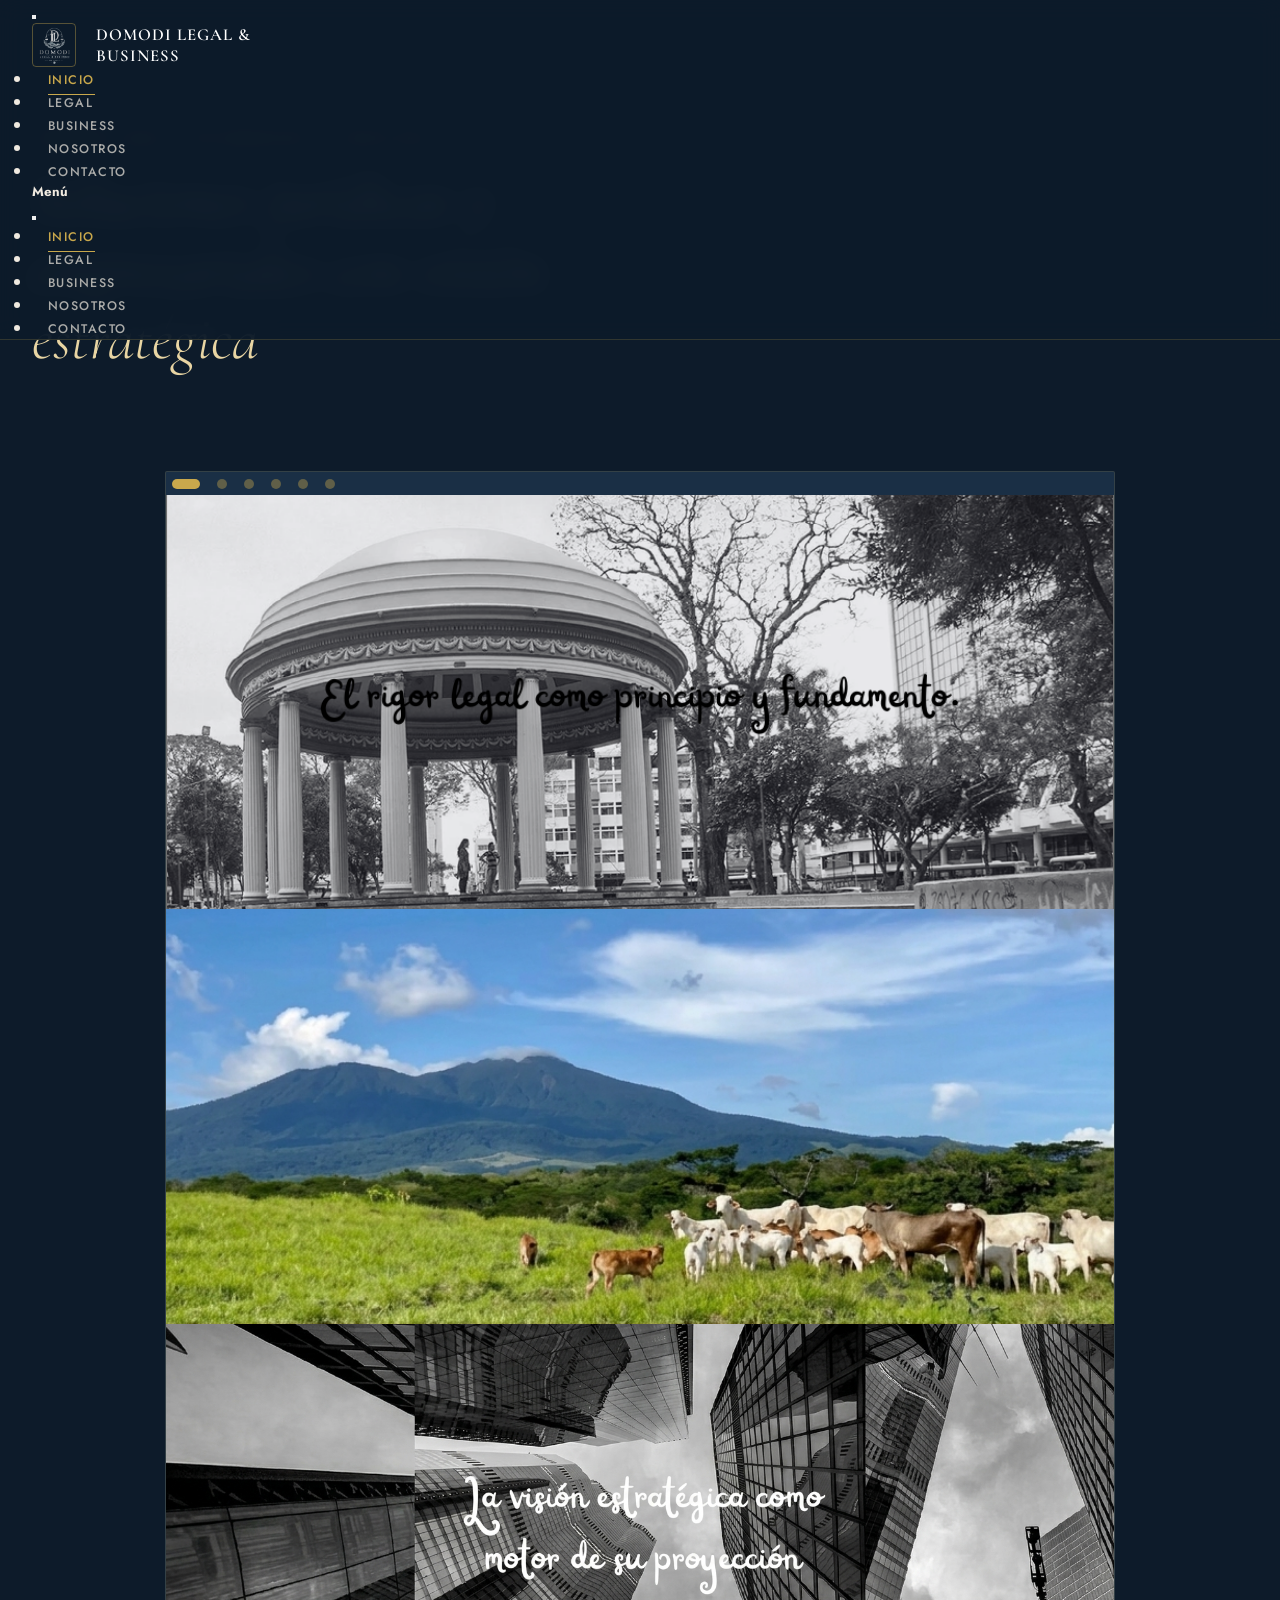
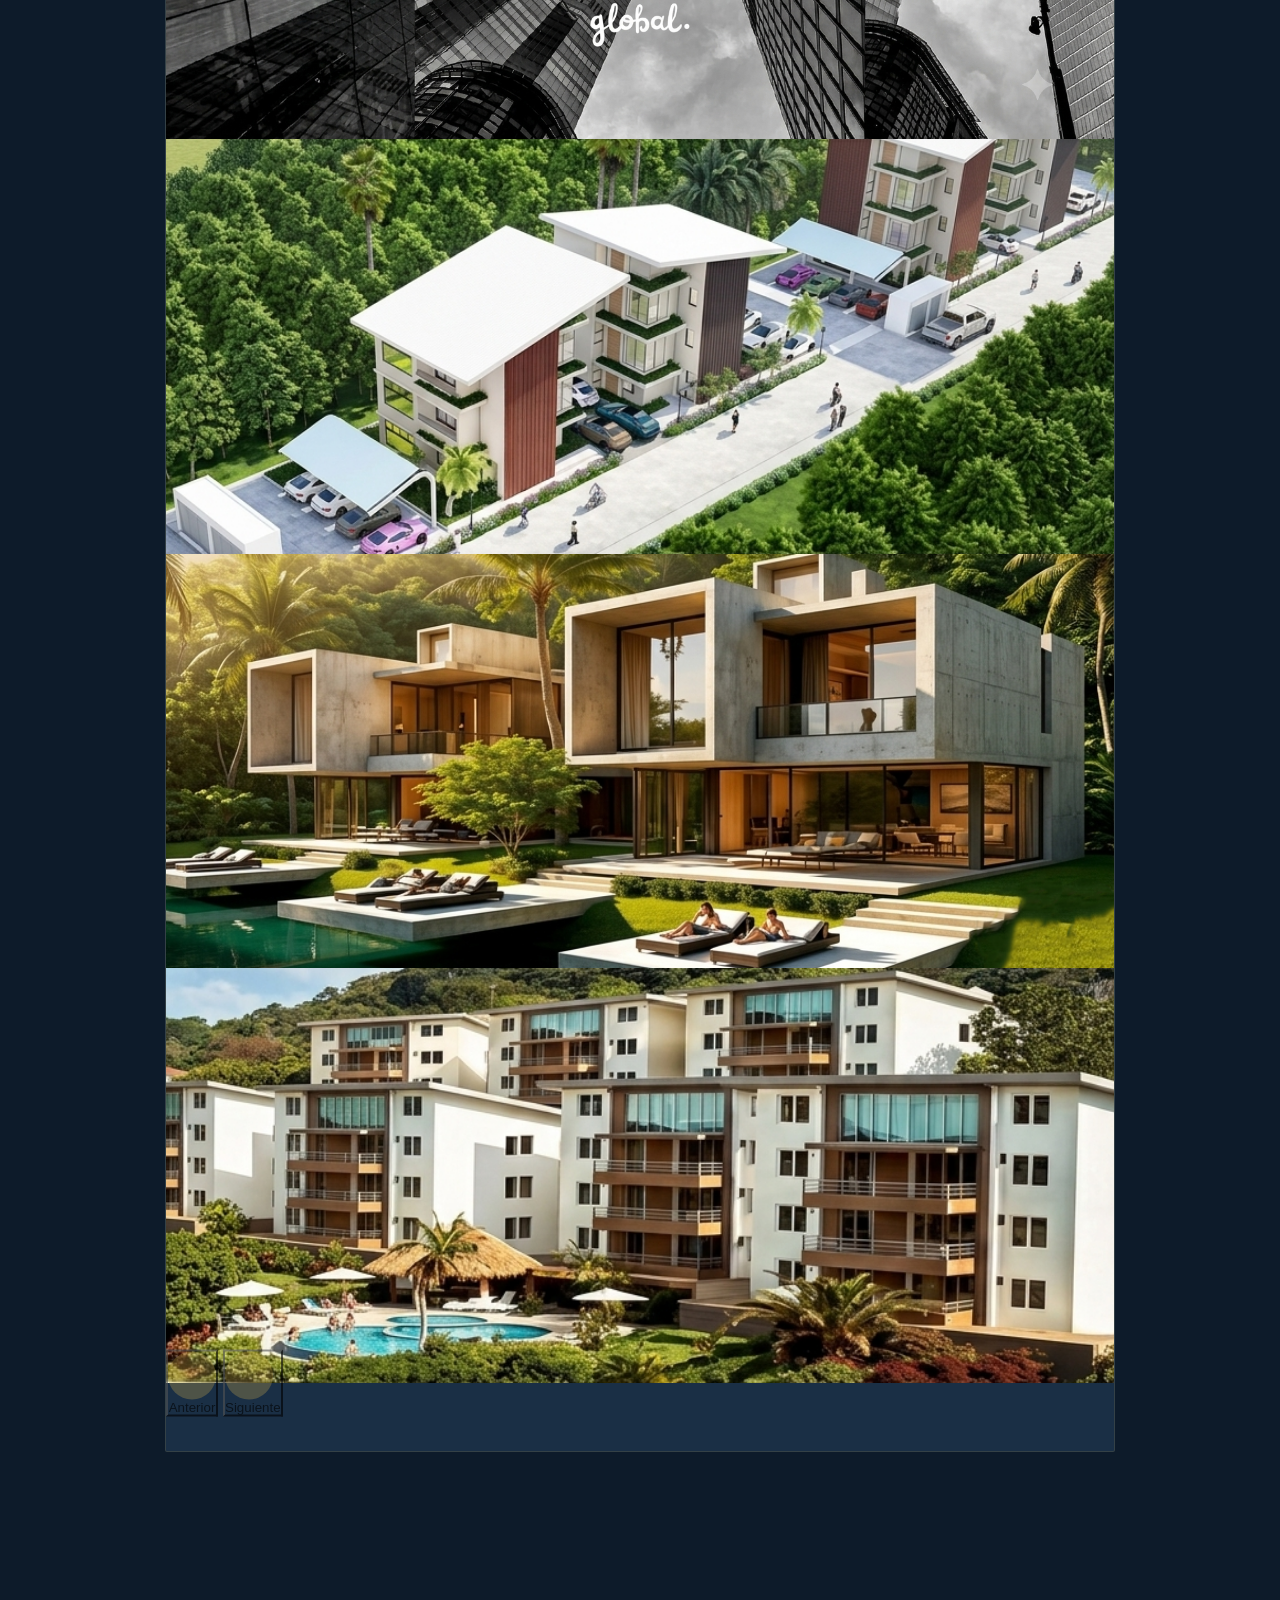
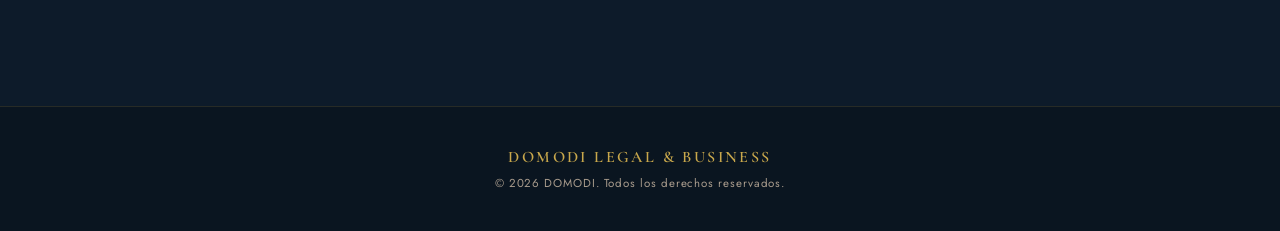
==== commit bee78b44: "Add files via upload" ====
--- a/index.html
+++ b/index.html
@@ -7,30 +7,60 @@
   <title>DOMODI LEGAL & BUSINESS</title>
 
   <!-- Bootstrap CSS -->
-  <link href="https://cdn.jsdelivr.net/npm/bootstrap@5.3.3/dist/css/bootstrap.min.css" rel="stylesheet">
-  <!-- Bootstrap JS -->
-  <script src="https://cdn.jsdelivr.net/npm/bootstrap@5.3.3/dist/js/bootstrap.bundle.min.js"></script>
+  <!-- Bootstrap (local) - place files under assets/vendor/bootstrap/ -->
+  <link href="assets/vendor/bootstrap/css/bootstrap.min.css" rel="stylesheet">
+  <!-- Bootstrap JS (bundle with Popper) -->
+  <script src="assets/vendor/bootstrap/js/bootstrap.bundle.min.js"></script>
   <!-- Custom styles -->
   <link rel="stylesheet" href="./assets/css/styles.css">
+  <!-- Preload critical images to avoid lazy-load intervention -->
+  <link rel="preload" as="image" href="assets/img/DOMODI.png">
+  <link rel="preload" as="image" href="assets/img/el-rigor-legal.png">
 </head>
 <body>
 
   <header>
-    <nav>
-      <div class="container-fluid">
-        <div class="row align-items-center">
-
-          <div class="col-6 col-md-4">
-            <a href="#" class="navbar-brand">
-              <img src="assets/img/DOMODI.png"
-                   alt="Logo DOMODI"
-                   class="logo-principal">
-              DOMODI Legal &amp; Business
-            </a>
-          </div>
-
-          <div class="col-6 col-md-8">
-            <ul class="nav justify-content-end">
+    <nav class="navbar navbar-expand-md fixed-top" aria-label="Main navigation">
+      <div class="container-fluid d-flex align-items-center justify-content-between">
+        <div class="d-flex align-items-center">
+          <button class="navbar-toggler me-2" type="button" data-bs-toggle="offcanvas" data-bs-target="#offcanvasNavbar" aria-controls="offcanvasNavbar" aria-label="Toggle navigation">
+            <span class="navbar-toggler-icon"></span>
+          </button>
+          <a class="navbar-brand d-flex align-items-center" href="#">
+            <img src="assets/img/DOMODI.png" fetchpriority="high" alt="Logo DOMODI" class="logo-principal">
+            <span class="brand-text ms-2">DOMODI Legal &amp; Business</span>
+          </a>
+        </div>
+
+        <!-- Desktop nav (md and up) -->
+        <div class="d-none d-md-flex collapse navbar-collapse justify-content-end" id="navbarSupportedContent">
+          <ul class="navbar-nav mb-2 mb-md-0">
+            <li class="nav-item">
+              <a class="nav-link active" aria-current="page" href="#" data-section="inicio">Inicio</a>
+            </li>
+            <li class="nav-item">
+              <a class="nav-link" href="#" data-section="legal">Legal</a>
+            </li>
+            <li class="nav-item">
+              <a class="nav-link" href="#" data-section="business">Business</a>
+            </li>
+            <li class="nav-item">
+              <a class="nav-link" href="#" data-section="nosotros">Nosotros</a>
+            </li>
+            <li class="nav-item">
+              <a class="nav-link" href="#" data-section="contacto">Contacto</a>
+            </li>
+          </ul>
+        </div>
+
+        <!-- Offcanvas for small screens (from left) -->
+        <div class="offcanvas offcanvas-start d-md-none" tabindex="-1" id="offcanvasNavbar" aria-labelledby="offcanvasNavbarLabel">
+          <div class="offcanvas-header">
+            <h5 class="offcanvas-title" id="offcanvasNavbarLabel">Menú</h5>
+            <button type="button" class="btn-close text-reset" data-bs-dismiss="offcanvas" aria-label="Close"></button>
+          </div>
+          <div class="offcanvas-body">
+            <ul class="navbar-nav justify-content-start flex-grow-1 pe-3">
               <li class="nav-item">
                 <a class="nav-link active" aria-current="page" href="#" data-section="inicio">Inicio</a>
               </li>
@@ -48,7 +78,6 @@
               </li>
             </ul>
           </div>
-
         </div>
       </div>
     </nav>
@@ -69,7 +98,7 @@
     <section class="about-section" id="section-nosotros" hidden>
       <div class="about-inner">
         <div class="about-logo-wrap">
-          <img src="assets/img/DOMODI.png" alt="Logo DOMODI" class="about-logo">
+          <img src="assets/img/DOMODI.png" fetchpriority="high" alt="Logo DOMODI" class="about-logo">
         </div>
         <div class="about-copy">
           <h2 class="about-heading">DOMODI LEGAL & BUSINESS</h2>
@@ -93,7 +122,7 @@
         </div>
         <div class="carousel-inner">
           <div class="carousel-item active">
-            <img src="assets/img/el-rigor-legal.png" class="d-block w-100" alt="El Rigor Legal Como Principio Y Fundamento">
+            <img src="assets/img/el-rigor-legal.png" fetchpriority="high" class="d-block w-100" alt="El Rigor Legal Como Principio Y Fundamento">
           </div>
           <div class="carousel-item">
             <img src="assets/img/hacienda-tenorio.png" class="d-block w-100" alt="Hacienda Tenorio">
@@ -129,7 +158,7 @@
         <!-- Card 1: Hacienda Tenorio -->
         <div class="property-card" data-property-id="hacienda-tenorio" data-title="Hacienda Tenorio" data-price="$12,500,000" data-availability="available" data-contact="info@domodi.com | +506 2100-0000">
           <div class="card-image-wrap">
-            <img src="assets/img/hacienda-tenorio.png" alt="Hacienda Tenorio, Cañas, Guanacaste">
+            <img src="assets/img/hacienda-tenorio.png" alt="Hacienda Tenorio, Cañas, Guanacaste" class="img-fluid">
             <span class="card-badge">Disponible</span>
           </div>
           <div class="card-body">
@@ -162,7 +191,7 @@
         <!-- Card 2: Finca Playa Buena Vista -->
         <div class="property-card" data-property-id="finca-playa-buena-vista" data-title="Finca Playa Buena Vista" data-price="$3,850,000" data-availability="available" data-contact="info@domodi.com | +506 2100-0000">
           <div class="card-image-wrap">
-            <img src="assets/img/finca-playa-buena-vista.png" alt="Finca Playa Buena Vista, Guanacaste">
+            <img src="assets/img/finca-playa-buena-vista.png" alt="Finca Playa Buena Vista, Guanacaste" class="img-fluid">
             <span class="card-badge">Disponible</span>
           </div>
           <div class="card-body">
@@ -195,7 +224,7 @@
         <!-- Card 3: Finca Tempate -->
         <div class="property-card" data-property-id="finca-tempate" data-title="Finca Tempate" data-price="$2,150,000" data-availability="available" data-contact="info@domodi.com | +506 2100-0000">
           <div class="card-image-wrap">
-            <img src="assets/img/finca-tempate.png" alt="Finca Tempate, Santa Cruz, Guanacaste">
+            <img src="assets/img/finca-tempate.png" alt="Finca Tempate, Santa Cruz, Guanacaste" class="img-fluid">
             <span class="card-badge">Disponible</span>
           </div>
           <div class="card-body">
@@ -231,7 +260,7 @@
       <div class="properties-grid">
         <div class="property-card" data-property-id="proyecto-escazu" data-title="PROYECTO RESIDENCIAL ESCAZU" data-price="$4,500,000" data-availability="available" data-contact="info@domodi.com | +506 2100-0000">
           <div class="card-image-wrap">
-            <img src="assets/img/proyecto-residencial-escazu.png" alt="Proyecto Residencial Escazú">
+            <img src="assets/img/proyecto-residencial-escazu.png" alt="Proyecto Residencial Escazú" class="img-fluid">
             <span class="card-badge">Disponible</span>
           </div>
           <div class="card-body">
--- a/assets/css/styles.css
+++ b/assets/css/styles.css
@@ -13,6 +13,7 @@
   --text-muted: #A89B8C;
   --white: #FFFFFF;
   --card-bg: rgba(26, 47, 69, 0.85);
+  --header-height: 72px;
 }
 
 *, *::before, *::after { box-sizing: border-box; margin: 0; padding: 0; }
@@ -31,7 +32,7 @@
 }
 
 main {
-  padding-top: 72px;
+  padding-top: var(--header-height);
 }
 
 /* ── NAV ── */
@@ -49,6 +50,8 @@
 nav .container-fluid { max-width: 1400px; margin: 0 auto; }
 
 nav .row { min-height: 72px; }
+/* use header variable for consistency */
+nav .row { min-height: var(--header-height); }
 
 .navbar-brand {
   display: flex;
@@ -71,6 +74,37 @@
   border: 1px solid rgba(201, 168, 76, 0.4);
 }
 
+/* smaller logo on very small screens */
+@media (max-width: 420px) {
+  .logo-principal {
+    width: 36px;
+    height: 36px;
+  }
+}
+
+/* Brand text control for very small screens */
+.brand-text {
+  display: inline-block;
+  margin-left: 8px;
+  font-family: 'Cormorant Garamond', serif;
+font-size: clamp(0.95rem, 2vw, 1.05rem);
+    font-weight: 600;
+    letter-spacing: 0.06em;
+    text-transform: uppercase;
+    color: var(--white);
+    white-space: normal;
+    max-width: 240px;
+}
+
+/* keep brand visible on small screens */
+@media (max-width: 420px) {
+  .brand-text {
+    display: inline-block;
+    font-size: clamp(0.85rem, 3vw, 0.95rem);
+    max-width: 180px;
+  }
+}
+
 .nav-item a {
   color: rgba(240, 234, 224, 0.7) !important;
   font-size: 0.78rem;
@@ -103,6 +137,60 @@
   transform: scaleX(1);
 }
 
+.nav-actions {
+  display: flex;
+  justify-content: flex-end;
+  align-items: center;
+  gap: 1rem;
+  position: relative;
+}
+
+.sr-only {
+  position: absolute !important;
+  width: 1px;
+  height: 1px;
+  padding: 0;
+  margin: -1px;
+  overflow: hidden;
+  clip: rect(0, 0, 0, 0);
+  white-space: nowrap;
+  border: 0;
+}
+
+.nav-toggle {
+  display: none;
+  padding: 0.55rem;
+  border: 1px solid rgba(201, 168, 76, 0.35);
+  border-radius: 0.5rem;
+  background: rgba(13, 27, 42, 0.95);
+  color: var(--gold);
+  cursor: pointer;
+  transition: background 0.25s ease, border-color 0.25s ease;
+}
+
+.nav-toggle:hover {
+  background: rgba(201, 168, 76, 0.1);
+}
+
+.nav-toggle .hamburger-bar {
+  display: block;
+  width: 22px;
+  height: 2px;
+  background: var(--gold);
+  margin: 4px 0;
+  transition: transform 0.25s ease, opacity 0.25s ease;
+}
+
+.nav-menu {
+  display: flex;
+  justify-content: flex-end;
+  width: 100%;
+}
+
+.nav-menu.open {
+  max-height: 420px;
+}
+
 /* ── HERO STRIP ── */
 .hero-strip {
   padding: 3.5rem 2rem 2rem;
@@ -282,10 +370,58 @@
 }
 
 .hero-divider {
-  width: 600px;
+  width: min(100%, 600px);
   height: 1px;
   background: linear-gradient(to right, var(--gold));
-  margin: 2rem 0;
+  margin: 1.5rem 0;
+}
+
+/* Mobile-friendly adjustments: stack stats, remove hover effects on touch, larger tap targets */
+@media (max-width: 720px) {
+  .card-stats {
+    flex-direction: column;
+    gap: 0.6rem;
+    padding: 0.75rem 0;
+  }
+
+  .stat {
+    flex-direction: row;
+    justify-content: space-between;
+    align-items: center;
+    gap: 0.5rem;
+  }
+
+  .stat-value {
+    font-size: 1rem;
+  }
+
+  .botoninfo {
+    font-size: 0.95rem;
+    padding: 0.9rem 1rem;
+  }
+
+  .hero-title {
+    font-size: clamp(1.6rem, 6vw, 2.6rem);
+    max-width: 100%;
+  }
+
+  .hero-strip {
+    padding: 2.5rem 1rem 1rem;
+  }
+
+  /* Make cards gentler on touch devices */
+  .property-card:hover {
+    transform: none;
+    box-shadow: none;
+  }
+}
+
+/* Disable hover-only transforms on touch devices */
+@media (hover: none) {
+  .property-card:hover {
+    transform: none;
+    box-shadow: none;
+  }
 }
 
 /* ── PROPERTY GRID ── */
@@ -534,9 +670,149 @@
 
   nav { padding: 0 1rem; }
 
+  .nav-actions {
+    width: 100%;
+    justify-content: flex-end;
+  }
+
+  .nav-toggle {
+    display: inline-flex;
+    align-items: center;
+    justify-content: center;
+    width: 44px;
+    height: 44px;
+    border-radius: 0.75rem;
+    gap: 0;
+    flex-direction: column;
+  }
+
+  /* slightly larger toggle for easier tapping */
+  .nav-toggle {
+    width: 52px;
+    height: 52px;
+  }
+
+  /* make header slightly shorter on small screens */
+  :root { --header-height: 64px; }
+
+  .nav-toggle .hamburger-bar {
+    display: block;
+    width: 24px;
+    height: 3px;
+    background: var(--gold);
+    margin: 3px 0;
+    border-radius: 2px;
+  }
+
+  /* Style Bootstrap toggler to match design and be non-transparent */
+  .navbar-toggler {
+    background: rgba(13, 27, 42, 0.85);
+    border: 1px solid #000000;
+    width: 52px;
+    height: 52px;
+    display: inline-flex;
+    align-items: center;
+    justify-content: center;
+    border-radius: 0.75rem;
+    flex-shrink: 0;
+  }
+
+  .navbar-toggler-icon {
+    background-image: url("data:image/svg+xml,%3Csvg xmlns='http://www.w3.org/2000/svg' viewBox='0 0 30 30'%3E%3Cpath stroke='%23C9A84C' stroke-linecap='round' stroke-miterlimit='10' stroke-width='2' d='M4 7h22M4 15h22M4 23h22'/%3E%3C/svg%3E");
+  }
+
+  /* Offcanvas custom positioning: start below header and occupy left column */
+  .offcanvas.offcanvas-start {
+    top: var(--header-height);
+    height: calc(100vh - var(--header-height));
+    width: 320px;
+    background: var(--navy);
+    border-right: 1px solid rgba(201,168,76,0.2);
+    color: var(--text-light);
+    z-index: 1045;
+  }
+
+  .offcanvas-backdrop {
+    top: var(--header-height);
+    height: calc(100vh - var(--header-height));
+    z-index: 1040;
+  }
+
+  .offcanvas .offcanvas-header {
+    border-bottom: 1px solid rgba(201,168,76,0.12);
+  }
+
+  .offcanvas .offcanvas-title,
+  .offcanvas .btn-close {
+    color: var(--text-light);
+  }
+
+  .offcanvas .btn-close {
+    filter: invert(1);
+  }
+
+  .offcanvas .offcanvas-body .nav-link {
+    padding-left: 0;
+    padding-right: 0;
+    color: var(--text-light);
+  }
+
+  .offcanvas .offcanvas-body .nav-link.active,
+  .offcanvas .offcanvas-body .nav-link:hover {
+    color: var(--gold);
+  }
+
+  body.offcanvas-pushed main,
+  body.offcanvas-pushed .properties-section,
+  body.offcanvas-pushed .about-section,
+  body.offcanvas-pushed .contact-section,
+  body.offcanvas-pushed footer,
+  body.offcanvas-pushed .carousel-section {
+    transform: translateX(320px);
+    transition: transform 0.3s ease;
+  }
+
+  .nav-menu {
+    position: absolute;
+    top: calc(100% + 0.75rem);
+    right: 1rem;
+    left: 1rem;
+    background: rgba(13, 27, 42, 0.98);
+    border: 1px solid rgba(201, 168, 76, 0.15);
+    border-radius: 0.75rem;
+    overflow: hidden;
+    max-height: 0;
+    opacity: 0;
+    transition: max-height 0.3s ease, opacity 0.3s ease, padding 0.3s ease;
+    padding: 0;
+    z-index: 10;
+  }
+
+  .nav-menu.open {
+    opacity: 1;
+    max-height: 420px;
+    padding: 1rem 0;
+  }
+
+  .nav-menu .nav {
+    flex-direction: column;
+    gap: 0.25rem;
+    align-items: center;
+    justify-content: center;
+  }
+
   .nav-item a {
-    padding: 0.4rem 0.6rem !important;
-    font-size: 0.7rem;
+    padding: 0.85rem 1rem !important;
+    font-size: 0.8rem;
+    border-top: 1px solid rgba(201, 168, 76, 0.08);
+    background: transparent;
+  }
+
+  /* increase tappable area for nav links */
+  .nav-item a { padding: 0.95rem 1rem !important; }
+
+  .nav-item:first-child a {
+    border-top: none;
   }
 }
 
@@ -933,6 +1209,9 @@
     padding: 2rem 0.75rem 1rem;
   }
 
+  /* further reduce header height on very small phones */
+  :root { --header-height: 60px; }
+
   .carousel-section {
     padding: 1rem 0.75rem;
   }
@@ -958,3 +1237,30 @@
   }
 }
 
+/* Additional mobile tweaks appended */
+/* Hide carousel on very small phones to reduce vertical clutter */
+@media (max-width: 420px) {
+  .carousel-section { display: none !important; }
+  #carouselPrincipal { display: none !important; }
+}
+
+/* Keep header title visible on small screens */
+@media (max-width: 420px) {
+  .brand-text {
+    display: inline-block;
+    font-size: 0.85rem;
+    white-space: nowrap;
+  }
+}
+
+/* Reduce card title and description sizes for better mobile fit */
+@media (max-width: 720px) {
+  .card-title { font-size: 1.25rem; }
+  .card-description { font-size: 0.95rem; }
+}
+
+@media (max-width: 420px) {
+  .card-title { font-size: 1.05rem; }
+  .card-description { font-size: 0.9rem; line-height: 1.5; }
+}
+
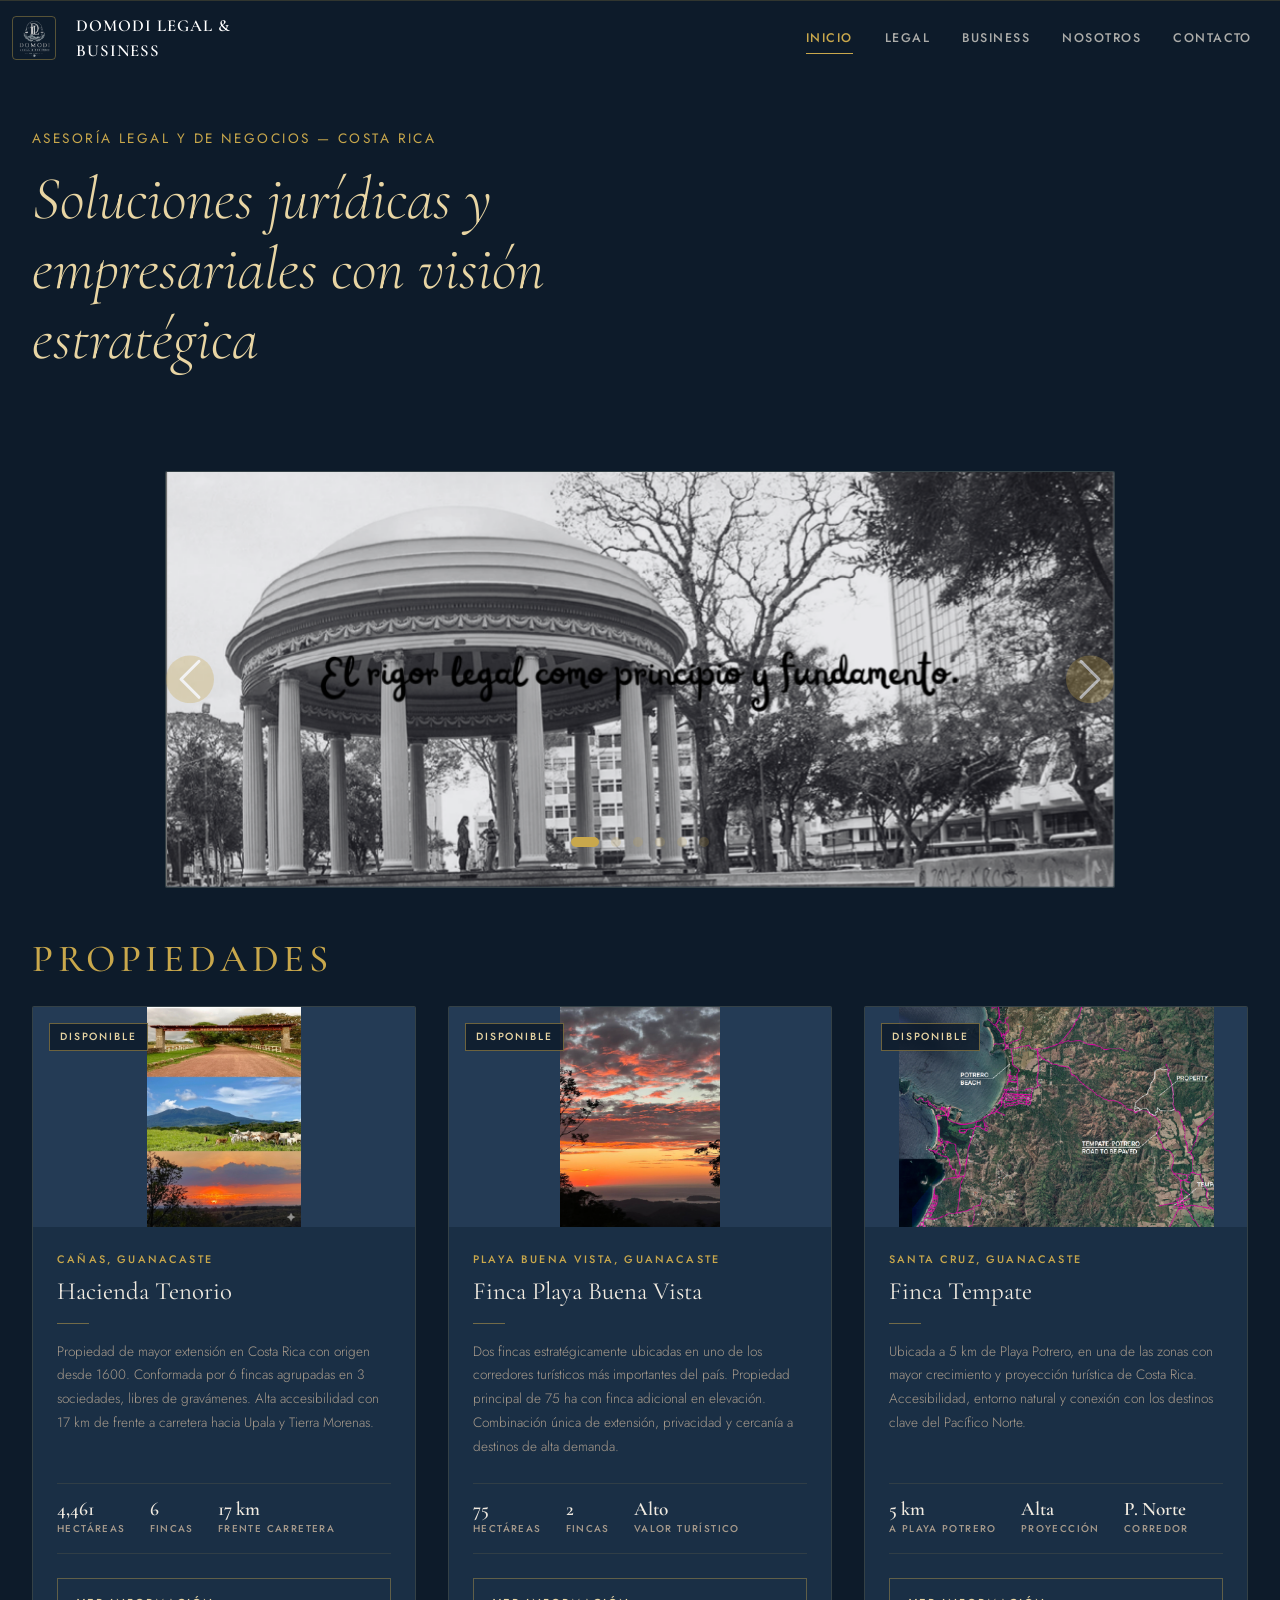
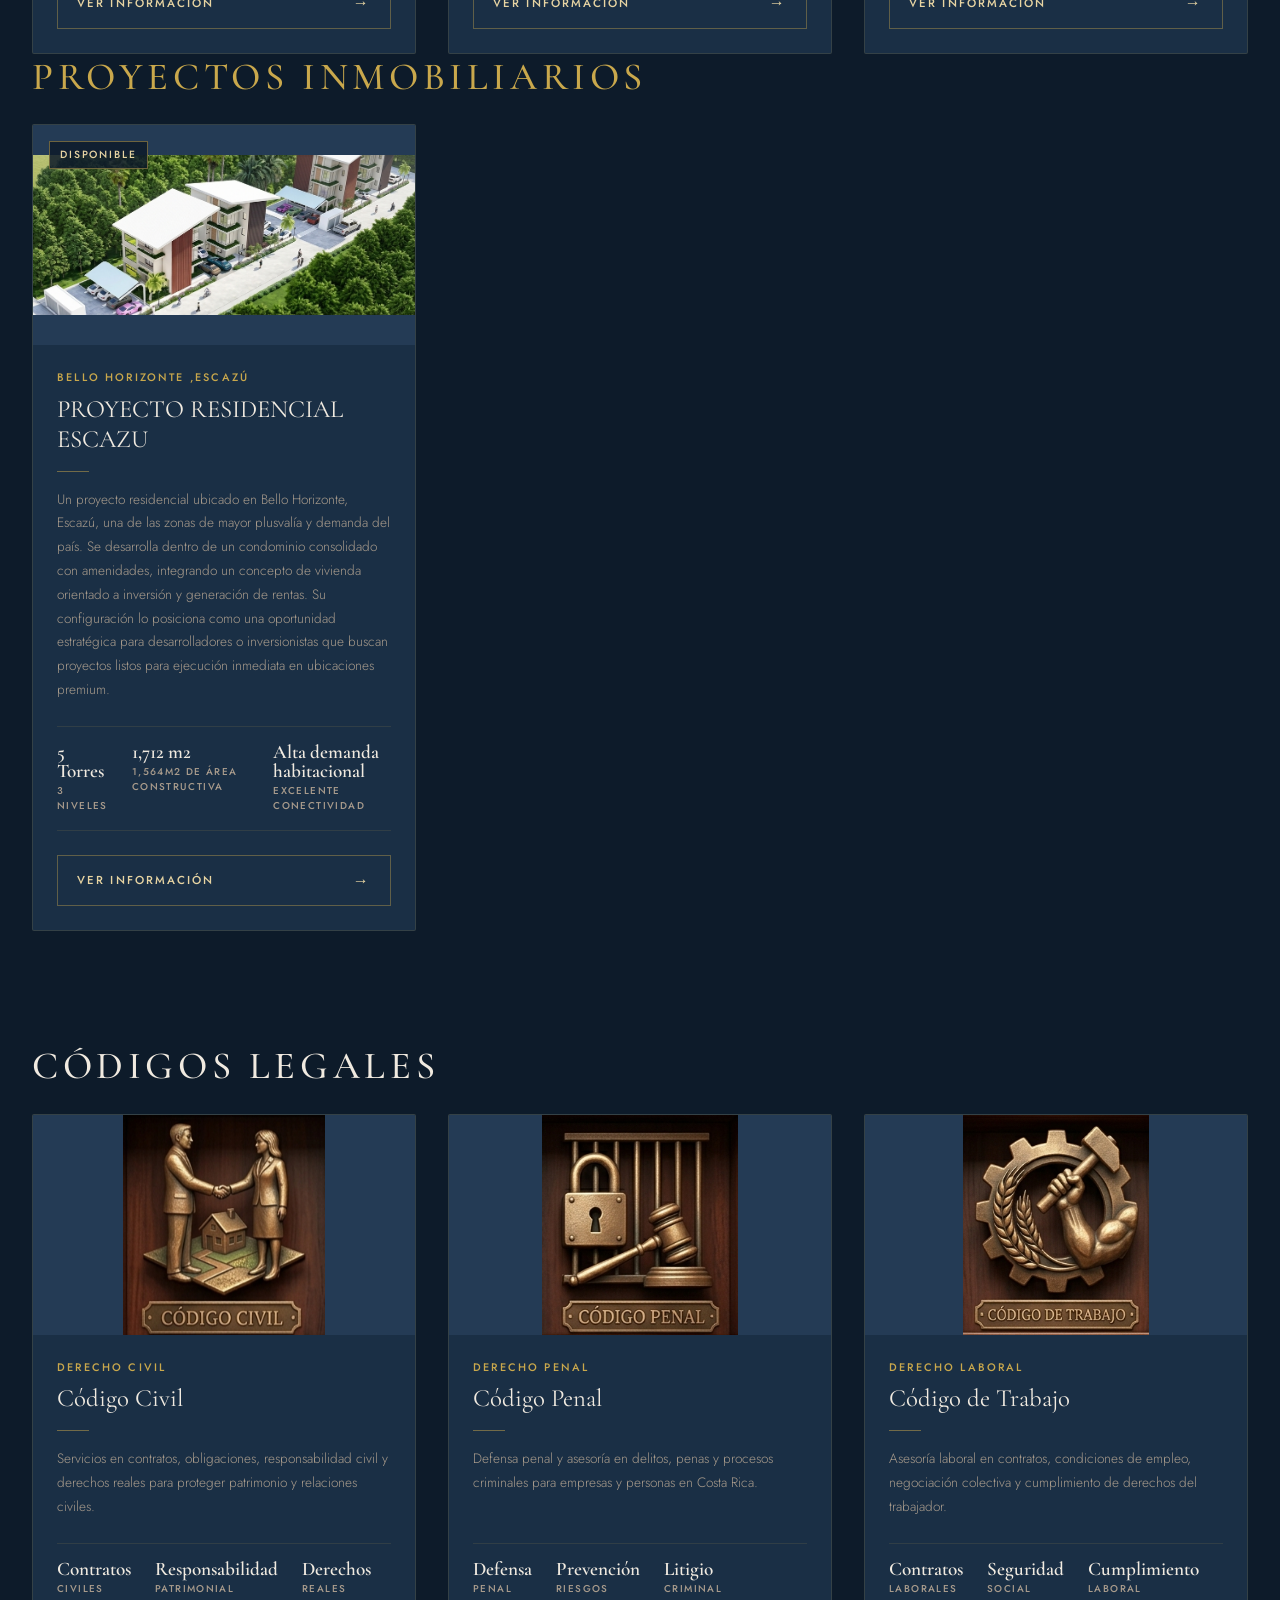
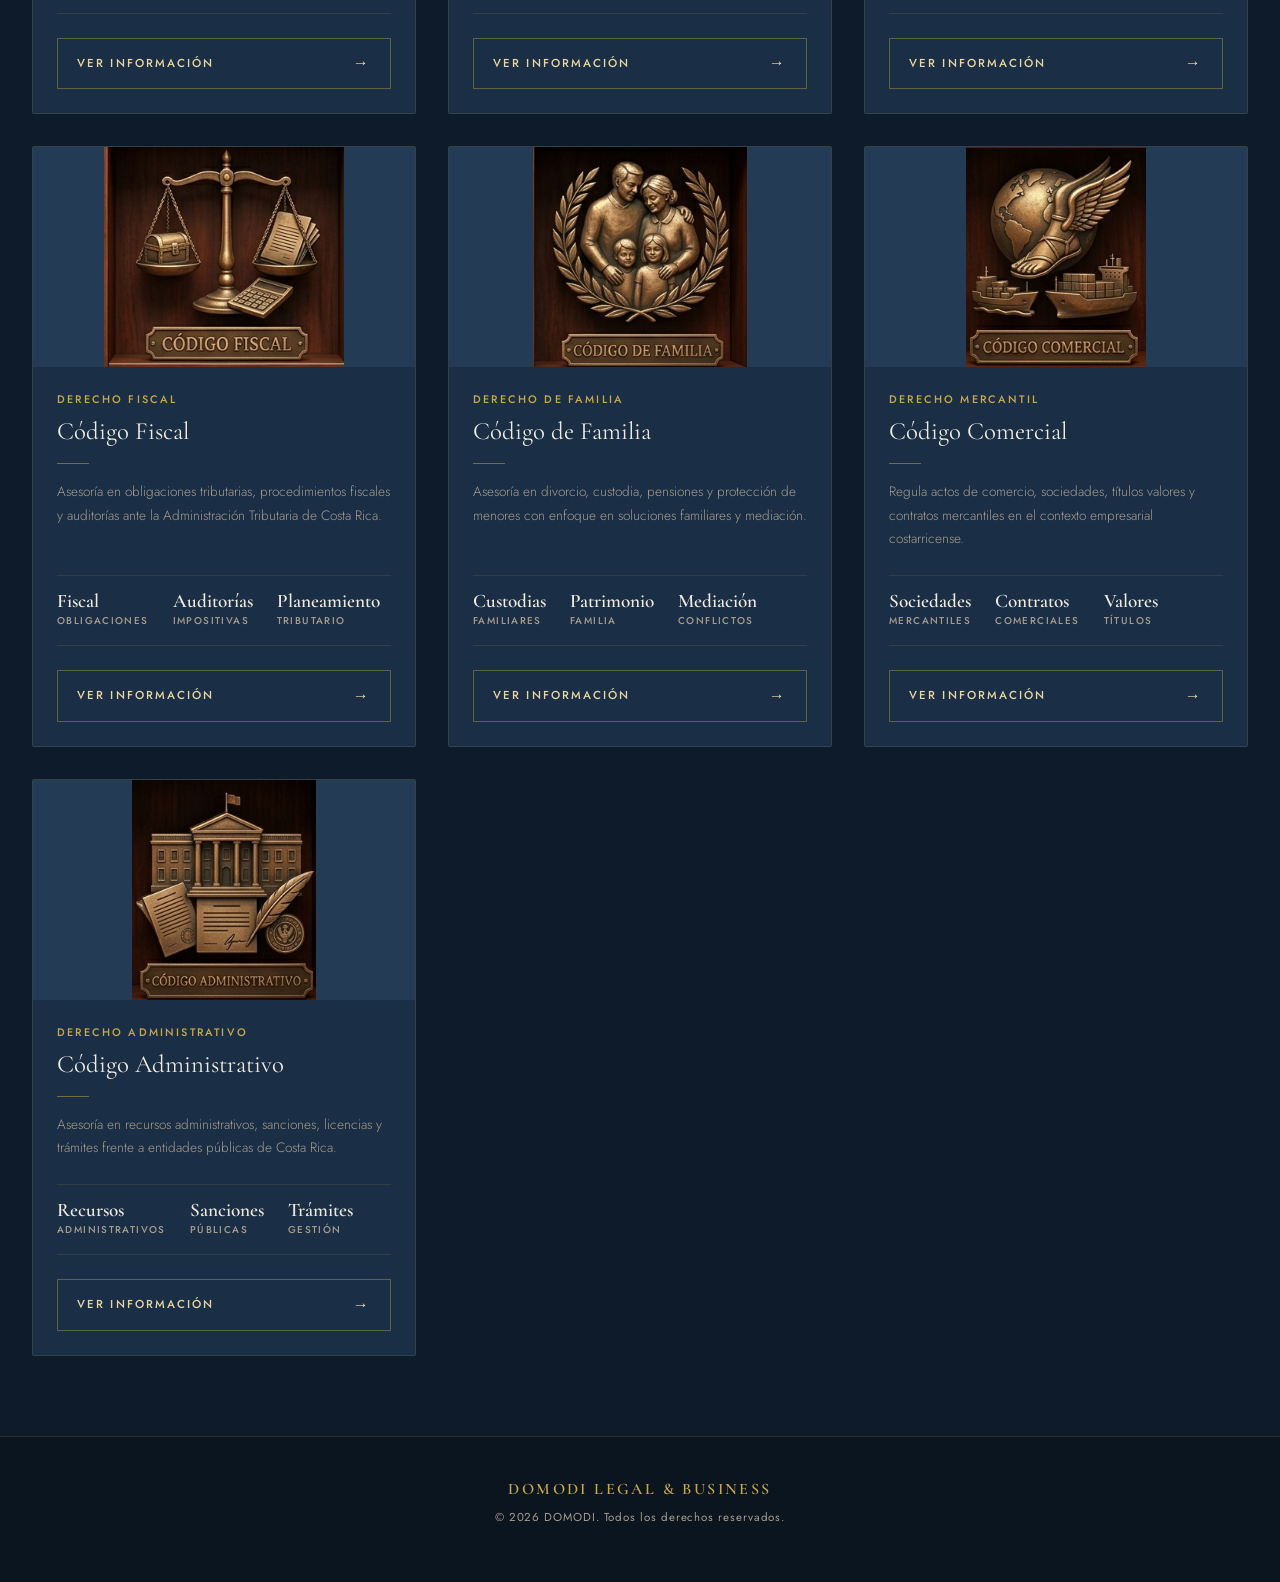
==== commit b4ca408f: "Add files via upload" ====
--- a/index.html
+++ b/index.html
@@ -1,448 +1,832 @@
-<!DOCTYPE html>
+<!doctype html>
 <html lang="es">
-<head>
-  <meta charset="UTF-8">
-  <meta name="viewport" content="width=device-width, initial-scale=1.0">
-  <link rel="icon" type="image/png" href="assets/img/DOMODI.png">
-  <title>DOMODI LEGAL & BUSINESS</title>
-
-  <!-- Bootstrap CSS -->
-  <!-- Bootstrap (local) - place files under assets/vendor/bootstrap/ -->
-  <link href="assets/vendor/bootstrap/css/bootstrap.min.css" rel="stylesheet">
-  <!-- Bootstrap JS (bundle with Popper) -->
-  <script src="assets/vendor/bootstrap/js/bootstrap.bundle.min.js"></script>
-  <!-- Custom styles -->
-  <link rel="stylesheet" href="./assets/css/styles.css">
-  <!-- Preload critical images to avoid lazy-load intervention -->
-  <link rel="preload" as="image" href="assets/img/DOMODI.png">
-  <link rel="preload" as="image" href="assets/img/el-rigor-legal.png">
-</head>
-<body>
-
-  <header>
-    <nav class="navbar navbar-expand-md fixed-top" aria-label="Main navigation">
-      <div class="container-fluid d-flex align-items-center justify-content-between">
-        <div class="d-flex align-items-center">
-          <button class="navbar-toggler me-2" type="button" data-bs-toggle="offcanvas" data-bs-target="#offcanvasNavbar" aria-controls="offcanvasNavbar" aria-label="Toggle navigation">
-            <span class="navbar-toggler-icon"></span>
-          </button>
-          <a class="navbar-brand d-flex align-items-center" href="#">
-            <img src="assets/img/DOMODI.png" fetchpriority="high" alt="Logo DOMODI" class="logo-principal">
-            <span class="brand-text ms-2">DOMODI Legal &amp; Business</span>
-          </a>
-        </div>
-
-        <!-- Desktop nav (md and up) -->
-        <div class="d-none d-md-flex collapse navbar-collapse justify-content-end" id="navbarSupportedContent">
-          <ul class="navbar-nav mb-2 mb-md-0">
-            <li class="nav-item">
-              <a class="nav-link active" aria-current="page" href="#" data-section="inicio">Inicio</a>
-            </li>
-            <li class="nav-item">
-              <a class="nav-link" href="#" data-section="legal">Legal</a>
-            </li>
-            <li class="nav-item">
-              <a class="nav-link" href="#" data-section="business">Business</a>
-            </li>
-            <li class="nav-item">
-              <a class="nav-link" href="#" data-section="nosotros">Nosotros</a>
-            </li>
-            <li class="nav-item">
-              <a class="nav-link" href="#" data-section="contacto">Contacto</a>
-            </li>
-          </ul>
-        </div>
-
-        <!-- Offcanvas for small screens (from left) -->
-        <div class="offcanvas offcanvas-start d-md-none" tabindex="-1" id="offcanvasNavbar" aria-labelledby="offcanvasNavbarLabel">
-          <div class="offcanvas-header">
-            <h5 class="offcanvas-title" id="offcanvasNavbarLabel">Menú</h5>
-            <button type="button" class="btn-close text-reset" data-bs-dismiss="offcanvas" aria-label="Close"></button>
-          </div>
-          <div class="offcanvas-body">
-            <ul class="navbar-nav justify-content-start flex-grow-1 pe-3">
+  <head>
+    <meta charset="UTF-8" />
+    <meta name="viewport" content="width=device-width, initial-scale=1.0" />
+    <link rel="icon" type="image/png" href="assets/img/DOMODI.png" />
+    <title>DOMODI LEGAL & BUSINESS</title>
+
+    <!-- Bootstrap CSS -->
+    <!-- Bootstrap (local) - place files under assets/vendor/bootstrap/ -->
+    <link
+      href="assets/vendor/bootstrap/css/bootstrap.min.css"
+      rel="stylesheet"
+    />
+    <!-- Bootstrap JS (bundle with Popper) -->
+    <script src="assets/vendor/bootstrap/js/bootstrap.bundle.min.js"></script>
+    <!-- Custom styles -->
+    <link rel="stylesheet" href="./assets/css/styles.css" />
+    <!-- Preload critical images to avoid lazy-load intervention -->
+    <link rel="preload" as="image" href="assets/img/DOMODI.png" />
+    <link rel="preload" as="image" href="assets/img/el-rigor-legal.png" />
+  </head>
+  <body>
+    <header>
+      <nav
+        class="navbar navbar-expand-md fixed-top"
+        aria-label="Main navigation"
+      >
+        <div
+          class="container-fluid d-flex align-items-center justify-content-between"
+        >
+          <div class="d-flex align-items-center">
+            <button
+              class="navbar-toggler me-2"
+              type="button"
+              data-bs-toggle="offcanvas"
+              data-bs-target="#offcanvasNavbar"
+              aria-controls="offcanvasNavbar"
+              aria-label="Toggle navigation"
+            >
+              <span class="navbar-toggler-icon"></span>
+            </button>
+            <a class="navbar-brand d-flex align-items-center" href="#">
+              <img
+                src="assets/img/DOMODI.png"
+                fetchpriority="high"
+                alt="Logo DOMODI"
+                class="logo-principal"
+              />
+              <span class="brand-text ms-2">DOMODI Legal &amp; Business</span>
+            </a>
+          </div>
+
+          <!-- Desktop nav (md and up) -->
+          <div
+            class="d-none d-md-flex collapse navbar-collapse justify-content-end"
+            id="navbarSupportedContent"
+          >
+            <ul class="navbar-nav mb-2 mb-md-0">
               <li class="nav-item">
-                <a class="nav-link active" aria-current="page" href="#" data-section="inicio">Inicio</a>
+                <a
+                  class="nav-link active"
+                  aria-current="page"
+                  href="#"
+                  data-section="inicio"
+                  >Inicio</a
+                >
               </li>
               <li class="nav-item">
                 <a class="nav-link" href="#" data-section="legal">Legal</a>
               </li>
               <li class="nav-item">
-                <a class="nav-link" href="#" data-section="business">Business</a>
+                <a class="nav-link" href="#" data-section="business"
+                  >Business</a
+                >
               </li>
               <li class="nav-item">
-                <a class="nav-link" href="#" data-section="nosotros">Nosotros</a>
+                <a class="nav-link" href="#" data-section="nosotros"
+                  >Nosotros</a
+                >
               </li>
               <li class="nav-item">
-                <a class="nav-link" href="#" data-section="contacto">Contacto</a>
+                <a class="nav-link" href="#" data-section="contacto"
+                  >Contacto</a
+                >
               </li>
             </ul>
           </div>
+
+          <!-- Offcanvas for small screens (from left) -->
+          <div
+            class="offcanvas offcanvas-start d-md-none"
+            tabindex="-1"
+            id="offcanvasNavbar"
+            aria-labelledby="offcanvasNavbarLabel"
+          >
+            <div class="offcanvas-header">
+              <h5 class="offcanvas-title" id="offcanvasNavbarLabel">Menú</h5>
+              <button
+                type="button"
+                class="btn-close text-reset"
+                data-bs-dismiss="offcanvas"
+                aria-label="Close"
+              ></button>
+            </div>
+            <div class="offcanvas-body">
+              <ul class="navbar-nav justify-content-start flex-grow-1 pe-3">
+                <li class="nav-item">
+                  <a
+                    class="nav-link active"
+                    aria-current="page"
+                    href="#"
+                    data-section="inicio"
+                    >Inicio</a
+                  >
+                </li>
+                <li class="nav-item">
+                  <a class="nav-link" href="#" data-section="legal">Legal</a>
+                </li>
+                <li class="nav-item">
+                  <a class="nav-link" href="#" data-section="business"
+                    >Business</a
+                  >
+                </li>
+                <li class="nav-item">
+                  <a class="nav-link" href="#" data-section="nosotros"
+                    >Nosotros</a
+                  >
+                </li>
+                <li class="nav-item">
+                  <a class="nav-link" href="#" data-section="contacto"
+                    >Contacto</a
+                  >
+                </li>
+              </ul>
+            </div>
+          </div>
         </div>
-      </div>
-    </nav>
-  </header>
-
-  <main>
-
-    <!-- Hero -->
-    <section id="hero-strip" class="hero-strip">
-      <p class="hero-eyebrow">Asesoría legal y de negocios — Costa Rica</p>
-      <h1 class="hero-title">
-        <em>Soluciones jurídicas y empresariales con visión estratégica</em>
-      </h1>
-      <div class="hero-divider"></div>
-    </section>
-
-    <!-- Nosotros -->
-    <section class="about-section" id="section-nosotros" hidden>
-      <div class="about-inner">
-        <div class="about-logo-wrap">
-          <img src="assets/img/DOMODI.png" fetchpriority="high" alt="Logo DOMODI" class="about-logo">
+      </nav>
+    </header>
+
+    <main>
+      <!-- Hero -->
+      <section id="hero-strip" class="hero-strip">
+        <p class="hero-eyebrow">Asesoría legal y de negocios — Costa Rica</p>
+        <h1 class="hero-title">
+          <em>Soluciones jurídicas y empresariales con visión estratégica</em>
+        </h1>
+        <div class="hero-divider"></div>
+      </section>
+
+      <!-- Nosotros -->
+      <section class="about-section" id="section-nosotros" hidden>
+        <div class="about-inner">
+          <div class="about-logo-wrap">
+            <img
+              src="assets/img/DOMODI.png"
+              fetchpriority="high"
+              alt="Logo DOMODI"
+              class="about-logo"
+            />
+          </div>
+          <div class="about-copy">
+            <h2 class="about-heading">DOMODI LEGAL & BUSINESS</h2>
+            <p>
+              DOMODI LEGAL & BUSINESS es una firma integral orientada a la
+              asesoría jurídica, estructuración empresarial y desarrollo
+              inmobiliario, con base en Costa Rica y proyección internacional.
+              Su enfoque combina el rigor legal con la visión estratégica de
+              negocios, permitiendo a sus clientes desarrollar proyectos con
+              seguridad y eficiencia.
+            </p>
+            <h3 class="about-subtitle">Nuestra Visión</h3>
+            <p>
+              Ser una firma líder en Costa Rica y referente en la región en la
+              integración de servicios jurídicos, estructuración empresarial y
+              desarrollo de proyectos, reconocida por su capacidad de convertir
+              el conocimiento legal en soluciones estratégicas que impulsen
+              inversiones, generen valor y faciliten el crecimiento sostenible
+              de nuestros clientes en entornos nacionales e internacionales.
+            </p>
+          </div>
         </div>
-        <div class="about-copy">
-          <h2 class="about-heading">DOMODI LEGAL & BUSINESS</h2>
-          <p>DOMODI LEGAL & BUSINESS es una firma integral orientada a la asesoría jurídica, estructuración empresarial y desarrollo inmobiliario, con base en Costa Rica y proyección internacional. Su enfoque combina el rigor legal con la visión estratégica de negocios, permitiendo a sus clientes desarrollar proyectos con seguridad y eficiencia.</p>
-          <h3 class="about-subtitle">Nuestra Visión</h3>
-          <p>Ser una firma líder en Costa Rica y referente en la región en la integración de servicios jurídicos, estructuración empresarial y desarrollo de proyectos, reconocida por su capacidad de convertir el conocimiento legal en soluciones estratégicas que impulsen inversiones, generen valor y faciliten el crecimiento sostenible de nuestros clientes en entornos nacionales e internacionales.</p>
+      </section>
+
+      <!-- Carrusel de Imágenes -->
+      <section class="carousel-section">
+        <div
+          id="carouselPrincipal"
+          class="carousel slide"
+          data-bs-ride="carousel"
+        >
+          <div class="carousel-indicators">
+            <button
+              type="button"
+              data-bs-target="#carouselPrincipal"
+              data-bs-slide-to="0"
+              class="active"
+              aria-current="true"
+              aria-label="Slide 1"
+            ></button>
+            <button
+              type="button"
+              data-bs-target="#carouselPrincipal"
+              data-bs-slide-to="1"
+              aria-label="Slide 2"
+            ></button>
+            <button
+              type="button"
+              data-bs-target="#carouselPrincipal"
+              data-bs-slide-to="2"
+              aria-label="Slide 3"
+            ></button>
+            <button
+              type="button"
+              data-bs-target="#carouselPrincipal"
+              data-bs-slide-to="3"
+              aria-label="Slide 4"
+            ></button>
+            <button
+              type="button"
+              data-bs-target="#carouselPrincipal"
+              data-bs-slide-to="4"
+              aria-label="Slide 5"
+            ></button>
+            <button
+              type="button"
+              data-bs-target="#carouselPrincipal"
+              data-bs-slide-to="5"
+              aria-label="Slide 6"
+            ></button>
+          </div>
+          <div class="carousel-inner">
+            <div class="carousel-item active">
+              <img
+                src="assets/img/el-rigor-legal.png"
+                fetchpriority="high"
+                class="d-block w-100"
+                alt="El Rigor Legal Como Principio Y Fundamento"
+              />
+            </div>
+            <div class="carousel-item">
+              <img
+                src="assets/img/hacienda-tenorio.png"
+                class="d-block w-100"
+                alt="Hacienda Tenorio"
+              />
+            </div>
+            <div class="carousel-item">
+              <img
+                src="assets/img/vision-estrategica-global.png"
+                class="d-block w-100"
+                alt="Visión Estratégica"
+              />
+            </div>
+            <div class="carousel-item">
+              <img
+                src="assets/img/proyecto-residencial-escazu.png"
+                class="d-block w-100"
+                alt="Proyecto Residencial Escazú"
+              />
+            </div>
+            <div class="carousel-item">
+              <img
+                src="assets/img/proyecto-santawa-manuel-antonio.png"
+                class="d-block w-100"
+                alt="Proyecto Santawa Manuel Antonio"
+              />
+            </div>
+            <div class="carousel-item">
+              <img
+                src="assets/img/serena-condos-playas-del-coco.png"
+                class="d-block w-100"
+                alt="Serena Condos Playas del Coco"
+              />
+            </div>
+          </div>
+          <button
+            class="carousel-control-prev"
+            type="button"
+            data-bs-target="#carouselPrincipal"
+            data-bs-slide="prev"
+          >
+            <span class="carousel-control-prev-icon" aria-hidden="true"></span>
+            <span class="visually-hidden">Anterior</span>
+          </button>
+          <button
+            class="carousel-control-next"
+            type="button"
+            data-bs-target="#carouselPrincipal"
+            data-bs-slide="next"
+          >
+            <span class="carousel-control-next-icon" aria-hidden="true"></span>
+            <span class="visually-hidden">Siguiente</span>
+          </button>
         </div>
-      </div>
-    </section>
-
-    <!-- Carrusel de Imágenes -->
-    <section class="carousel-section">
-      <div id="carouselPrincipal" class="carousel slide" data-bs-ride="carousel">
-        <div class="carousel-indicators">
-          <button type="button" data-bs-target="#carouselPrincipal" data-bs-slide-to="0" class="active" aria-current="true" aria-label="Slide 1"></button>
-          <button type="button" data-bs-target="#carouselPrincipal" data-bs-slide-to="1" aria-label="Slide 2"></button>
-          <button type="button" data-bs-target="#carouselPrincipal" data-bs-slide-to="2" aria-label="Slide 3"></button>
-          <button type="button" data-bs-target="#carouselPrincipal" data-bs-slide-to="3" aria-label="Slide 4"></button>
-          <button type="button" data-bs-target="#carouselPrincipal" data-bs-slide-to="4" aria-label="Slide 5"></button>
-          <button type="button" data-bs-target="#carouselPrincipal" data-bs-slide-to="5" aria-label="Slide 6"></button>
+      </section>
+
+      <!-- Property cards -->
+      <section class="properties-section" id="section-business">
+        <h2>PROPIEDADES</h2>
+        <div class="properties-grid">
+          <!-- Card 1: Hacienda Tenorio -->
+          <div
+            class="property-card"
+            data-property-id="hacienda-tenorio"
+            data-title="Hacienda Tenorio"
+            data-price="$12,500,000"
+            data-availability="available"
+            data-contact="info@domodi.com | +506 2100-0000"
+          >
+            <div class="card-image-wrap">
+              <img
+                src="assets/img/hacienda-tenorio.png"
+                alt="Hacienda Tenorio, Cañas, Guanacaste"
+                class="img-fluid"
+              />
+              <span class="card-badge">Disponible</span>
+            </div>
+            <div class="card-body">
+              <p class="card-location">Cañas, Guanacaste</p>
+              <h3 class="card-title">Hacienda Tenorio</h3>
+              <div class="card-divider"></div>
+              <p class="card-description">
+                Propiedad de mayor extensión en Costa Rica con origen desde
+                1600. Conformada por 6 fincas agrupadas en 3 sociedades, libres
+                de gravámenes. Alta accesibilidad con 17 km de frente a
+                carretera hacia Upala y Tierra Morenas.
+              </p>
+              <div class="card-stats">
+                <div class="stat">
+                  <span class="stat-value">4,461</span>
+                  <span class="stat-label">Hectáreas</span>
+                </div>
+                <div class="stat">
+                  <span class="stat-value">6</span>
+                  <span class="stat-label">Fincas</span>
+                </div>
+                <div class="stat">
+                  <span class="stat-value">17 km</span>
+                  <span class="stat-label">Frente carretera</span>
+                </div>
+              </div>
+              <button class="botoninfo">
+                Ver información <span class="arrow">→</span>
+              </button>
+            </div>
+          </div>
+
+          <!-- Card 2: Finca Playa Buena Vista -->
+          <div
+            class="property-card"
+            data-property-id="finca-playa-buena-vista"
+            data-title="Finca Playa Buena Vista"
+            data-price="$3,850,000"
+            data-availability="available"
+            data-contact="info@domodi.com | +506 2100-0000"
+          >
+            <div class="card-image-wrap">
+              <img
+                src="assets/img/finca-playa-buena-vista.png"
+                alt="Finca Playa Buena Vista, Guanacaste"
+                class="img-fluid"
+              />
+              <span class="card-badge">Disponible</span>
+            </div>
+            <div class="card-body">
+              <p class="card-location">Playa Buena Vista, Guanacaste</p>
+              <h3 class="card-title">Finca Playa Buena Vista</h3>
+              <div class="card-divider"></div>
+              <p class="card-description">
+                Dos fincas estratégicamente ubicadas en uno de los corredores
+                turísticos más importantes del país. Propiedad principal de 75
+                ha con finca adicional en elevación. Combinación única de
+                extensión, privacidad y cercanía a destinos de alta demanda.
+              </p>
+              <div class="card-stats">
+                <div class="stat">
+                  <span class="stat-value">75</span>
+                  <span class="stat-label">Hectáreas</span>
+                </div>
+                <div class="stat">
+                  <span class="stat-value">2</span>
+                  <span class="stat-label">Fincas</span>
+                </div>
+                <div class="stat">
+                  <span class="stat-value">Alto</span>
+                  <span class="stat-label">Valor turístico</span>
+                </div>
+              </div>
+              <button class="botoninfo">
+                Ver información <span class="arrow">→</span>
+              </button>
+            </div>
+          </div>
+
+          <!-- Card 3: Finca Tempate -->
+          <div
+            class="property-card"
+            data-property-id="finca-tempate"
+            data-title="Finca Tempate"
+            data-price="$2,150,000"
+            data-availability="available"
+            data-contact="info@domodi.com | +506 2100-0000"
+          >
+            <div class="card-image-wrap">
+              <img
+                src="assets/img/finca-tempate.png"
+                alt="Finca Tempate, Santa Cruz, Guanacaste"
+                class="img-fluid"
+              />
+              <span class="card-badge">Disponible</span>
+            </div>
+            <div class="card-body">
+              <p class="card-location">Santa Cruz, Guanacaste</p>
+              <h3 class="card-title">Finca Tempate</h3>
+              <div class="card-divider"></div>
+              <p class="card-description">
+                Ubicada a 5 km de Playa Potrero, en una de las zonas con mayor
+                crecimiento y proyección turística de Costa Rica. Accesibilidad,
+                entorno natural y conexión con los destinos clave del Pacífico
+                Norte.
+              </p>
+              <div class="card-stats">
+                <div class="stat">
+                  <span class="stat-value">5 km</span>
+                  <span class="stat-label">A Playa Potrero</span>
+                </div>
+                <div class="stat">
+                  <span class="stat-value">Alta</span>
+                  <span class="stat-label">Proyección</span>
+                </div>
+                <div class="stat">
+                  <span class="stat-value">P. Norte</span>
+                  <span class="stat-label">Corredor</span>
+                </div>
+              </div>
+              <button class="botoninfo">
+                Ver información <span class="arrow">→</span>
+              </button>
+            </div>
+          </div>
         </div>
-        <div class="carousel-inner">
-          <div class="carousel-item active">
-            <img src="assets/img/el-rigor-legal.png" fetchpriority="high" class="d-block w-100" alt="El Rigor Legal Como Principio Y Fundamento">
-          </div>
-          <div class="carousel-item">
-            <img src="assets/img/hacienda-tenorio.png" class="d-block w-100" alt="Hacienda Tenorio">
-          </div>
-          <div class="carousel-item">
-            <img src="assets/img/vision-estrategica-global.png" class="d-block w-100" alt="Visión Estratégica">
-          </div>
-          <div class="carousel-item">
-            <img src="assets/img/proyecto-residencial-escazu.png" class="d-block w-100" alt="Proyecto Residencial Escazú">
-          </div>
-          <div class="carousel-item">
-            <img src="assets/img/proyecto-santawa-manuel-antonio.png" class="d-block w-100" alt="Proyecto Santawa Manuel Antonio">
-          </div>
-          <div class="carousel-item">
-            <img src="assets/img/serena-condos-playas-del-coco.png" class="d-block w-100" alt="Serena Condos Playas del Coco">
+
+        <h2>PROYECTOS INMOBILIARIOS</h2>
+        <div class="properties-grid">
+          <div
+            class="property-card"
+            data-property-id="proyecto-escazu"
+            data-title="PROYECTO RESIDENCIAL ESCAZU"
+            data-price="$4,500,000"
+            data-availability="available"
+            data-contact="info@domodi.com | +506 2100-0000"
+          >
+            <div class="card-image-wrap">
+              <img
+                src="assets/img/proyecto-residencial-escazu.png"
+                alt="Proyecto Residencial Escazú"
+                class="img-fluid"
+              />
+              <span class="card-badge">Disponible</span>
+            </div>
+            <div class="card-body">
+              <p class="card-location">Bello Horizonte ,Escazú</p>
+              <h3 class="card-title">PROYECTO RESIDENCIAL ESCAZU</h3>
+              <div class="card-divider"></div>
+              <p class="card-description">
+                Un proyecto residencial ubicado en Bello Horizonte, Escazú, una
+                de las zonas de mayor plusvalía y demanda del país. Se
+                desarrolla dentro de un condominio consolidado con amenidades,
+                integrando un concepto de vivienda orientado a inversión y
+                generación de rentas. Su configuración lo posiciona como una
+                oportunidad estratégica para desarrolladores o inversionistas
+                que buscan proyectos listos para ejecución inmediata en
+                ubicaciones premium.
+              </p>
+              <div class="card-stats">
+                <div class="stat">
+                  <span class="stat-value">5 Torres</span>
+                  <span class="stat-label">3 Niveles </span>
+                </div>
+                <div class="stat">
+                  <span class="stat-value">1,712 m2</span>
+                  <span class="stat-label">1,564m2 de área constructiva</span>
+                </div>
+                <div class="stat">
+                  <span class="stat-value">Alta demanda habitacional</span>
+                  <span class="stat-label">excelente conectividad</span>
+                </div>
+              </div>
+              <button class="botoninfo">
+                Ver información <span class="arrow">→</span>
+              </button>
+            </div>
           </div>
         </div>
-        <button class="carousel-control-prev" type="button" data-bs-target="#carouselPrincipal" data-bs-slide="prev">
-          <span class="carousel-control-prev-icon" aria-hidden="true"></span>
-          <span class="visually-hidden">Anterior</span>
-        </button>
-        <button class="carousel-control-next" type="button" data-bs-target="#carouselPrincipal" data-bs-slide="next">
-          <span class="carousel-control-next-icon" aria-hidden="true"></span>
-          <span class="visually-hidden">Siguiente</span>
-        </button>
-      </div>
-    </section>
- 
-    <!-- Property cards -->
-    <section class="properties-section" id="section-business">
-      <h2>PROPIEDADES</h2>
-      <div class="properties-grid">
-        <!-- Card 1: Hacienda Tenorio -->
-        <div class="property-card" data-property-id="hacienda-tenorio" data-title="Hacienda Tenorio" data-price="$12,500,000" data-availability="available" data-contact="info@domodi.com | +506 2100-0000">
-          <div class="card-image-wrap">
-            <img src="assets/img/hacienda-tenorio.png" alt="Hacienda Tenorio, Cañas, Guanacaste" class="img-fluid">
-            <span class="card-badge">Disponible</span>
-          </div>
-          <div class="card-body">
-            <p class="card-location">Cañas, Guanacaste</p>
-            <h3 class="card-title">Hacienda Tenorio</h3>
-            <div class="card-divider"></div>
-            <p class="card-description">
-              Propiedad de mayor extensión en Costa Rica con origen desde 1600. Conformada por 6 fincas agrupadas en 3 sociedades, libres de gravámenes. Alta accesibilidad con 17 km de frente a carretera hacia Upala y Tierra Morenas.
+      </section>
+
+      <section
+        class="properties-section section-legal"
+        id="section-legal"
+        hidden
+      >
+        <h2>Códigos Legales</h2>
+        <div class="properties-grid">
+          <div
+            class="property-card"
+            data-property-id="codigo-civil"
+            data-title="Código Civil"
+            data-price=""
+            data-availability=""
+            data-contact="legal@domodi.com"
+          >
+            <div class="card-image-wrap">
+              <img src="assets/img/CODIGO CIVIL.png" alt="Código Civil" />
+            </div>
+            <div class="card-body">
+              <p class="card-location">Derecho Civil</p>
+              <h3 class="card-title">Código Civil</h3>
+              <div class="card-divider"></div>
+              <p class="card-description">
+                Servicios en contratos, obligaciones, responsabilidad civil y
+                derechos reales para proteger patrimonio y relaciones civiles.
+              </p>
+              <div class="card-stats">
+                <div class="stat">
+                  <span class="stat-value">Contratos</span>
+                  <span class="stat-label">Civiles</span>
+                </div>
+                <div class="stat">
+                  <span class="stat-value">Responsabilidad</span>
+                  <span class="stat-label">Patrimonial</span>
+                </div>
+                <div class="stat">
+                  <span class="stat-value">Derechos</span>
+                  <span class="stat-label">Reales</span>
+                </div>
+              </div>
+              <button class="botoninfo">
+                Ver información <span class="arrow">→</span>
+              </button>
+            </div>
+          </div>
+
+          <div
+            class="property-card"
+            data-property-id="codigo-penal"
+            data-title="Código Penal"
+            data-price=""
+            data-availability=""
+            data-contact="legal@domodi.com"
+          >
+            <div class="card-image-wrap">
+              <img src="assets/img/CODIGO PENAL .png" alt="Código Penal" />
+            </div>
+            <div class="card-body">
+              <p class="card-location">Derecho Penal</p>
+              <h3 class="card-title">Código Penal</h3>
+              <div class="card-divider"></div>
+              <p class="card-description">
+                Defensa penal y asesoría en delitos, penas y procesos criminales
+                para empresas y personas en Costa Rica.
+              </p>
+              <div class="card-stats">
+                <div class="stat">
+                  <span class="stat-value">Defensa</span>
+                  <span class="stat-label">Penal</span>
+                </div>
+                <div class="stat">
+                  <span class="stat-value">Prevención</span>
+                  <span class="stat-label">Riesgos</span>
+                </div>
+                <div class="stat">
+                  <span class="stat-value">Litigio</span>
+                  <span class="stat-label">Criminal</span>
+                </div>
+              </div>
+              <button class="botoninfo">
+                Ver información <span class="arrow">→</span>
+              </button>
+            </div>
+          </div>
+
+          <div
+            class="property-card"
+            data-property-id="codigo-trabajo"
+            data-title="Código de Trabajo"
+            data-price=""
+            data-availability=""
+            data-contact="legal@domodi.com"
+          >
+            <div class="card-image-wrap">
+              <img
+                src="assets/img/CODIGO DE TRABAJO.png"
+                alt="Código de Trabajo"
+              />
+            </div>
+            <div class="card-body">
+              <p class="card-location">Derecho Laboral</p>
+              <h3 class="card-title">Código de Trabajo</h3>
+              <div class="card-divider"></div>
+              <p class="card-description">
+                Asesoría laboral en contratos, condiciones de empleo,
+                negociación colectiva y cumplimiento de derechos del trabajador.
+              </p>
+              <div class="card-stats">
+                <div class="stat">
+                  <span class="stat-value">Contratos</span>
+                  <span class="stat-label">Laborales</span>
+                </div>
+                <div class="stat">
+                  <span class="stat-value">Seguridad</span>
+                  <span class="stat-label">Social</span>
+                </div>
+                <div class="stat">
+                  <span class="stat-value">Cumplimiento</span>
+                  <span class="stat-label">Laboral</span>
+                </div>
+              </div>
+              <button class="botoninfo">
+                Ver información <span class="arrow">→</span>
+              </button>
+            </div>
+          </div>
+
+          <div
+            class="property-card"
+            data-property-id="codigo-fiscal"
+            data-title="Código Fiscal"
+            data-price=""
+            data-availability=""
+            data-contact="legal@domodi.com"
+          >
+            <div class="card-image-wrap">
+              <img src="assets/img/CODIGO FISCAL.png" alt="Código Fiscal" />
+            </div>
+            <div class="card-body">
+              <p class="card-location">Derecho Fiscal</p>
+              <h3 class="card-title">Código Fiscal</h3>
+              <div class="card-divider"></div>
+              <p class="card-description">
+                Asesoría en obligaciones tributarias, procedimientos fiscales y
+                auditorías ante la Administración Tributaria de Costa Rica.
+              </p>
+              <div class="card-stats">
+                <div class="stat">
+                  <span class="stat-value">Fiscal</span>
+                  <span class="stat-label">Obligaciones</span>
+                </div>
+                <div class="stat">
+                  <span class="stat-value">Auditorías</span>
+                  <span class="stat-label">Impositivas</span>
+                </div>
+                <div class="stat">
+                  <span class="stat-value">Planeamiento</span>
+                  <span class="stat-label">Tributario</span>
+                </div>
+              </div>
+              <button class="botoninfo">
+                Ver información <span class="arrow">→</span>
+              </button>
+            </div>
+          </div>
+
+          <div
+            class="property-card"
+            data-property-id="codigo-familia"
+            data-title="Código de Familia"
+            data-price=""
+            data-availability=""
+            data-contact="legal@domodi.com"
+          >
+            <div class="card-image-wrap">
+              <img
+                src="assets/img/CODIGO DE FAMILIA .png"
+                alt="Código de Familia"
+              />
+            </div>
+            <div class="card-body">
+              <p class="card-location">Derecho de Familia</p>
+              <h3 class="card-title">Código de Familia</h3>
+              <div class="card-divider"></div>
+              <p class="card-description">
+                Asesoría en divorcio, custodia, pensiones y protección de
+                menores con enfoque en soluciones familiares y mediación.
+              </p>
+              <div class="card-stats">
+                <div class="stat">
+                  <span class="stat-value">Custodias</span>
+                  <span class="stat-label">Familiares</span>
+                </div>
+                <div class="stat">
+                  <span class="stat-value">Patrimonio</span>
+                  <span class="stat-label">Familia</span>
+                </div>
+                <div class="stat">
+                  <span class="stat-value">Mediación</span>
+                  <span class="stat-label">Conflictos</span>
+                </div>
+              </div>
+              <button class="botoninfo">
+                Ver información <span class="arrow">→</span>
+              </button>
+            </div>
+          </div>
+          <div
+            class="property-card"
+            data-property-id="codigo-comercial"
+            data-title="Código Comercial"
+            data-price=""
+            data-availability=""
+            data-contact="legal@domodi.com"
+          >
+            <div class="card-image-wrap">
+              <img
+                src="assets/img/CODIGO COMERCIAL .png"
+                alt="Código Comercial"
+              />
+            </div>
+            <div class="card-body">
+              <p class="card-location">Derecho Mercantil</p>
+              <h3 class="card-title">Código Comercial</h3>
+              <div class="card-divider"></div>
+              <p class="card-description">
+                Regula actos de comercio, sociedades, títulos valores y
+                contratos mercantiles en el contexto empresarial costarricense.
+              </p>
+              <div class="card-stats">
+                <div class="stat">
+                  <span class="stat-value">Sociedades</span>
+                  <span class="stat-label">Mercantiles</span>
+                </div>
+                <div class="stat">
+                  <span class="stat-value">Contratos</span>
+                  <span class="stat-label">Comerciales</span>
+                </div>
+                <div class="stat">
+                  <span class="stat-value">Valores</span>
+                  <span class="stat-label">Títulos</span>
+                </div>
+              </div>
+              <button class="botoninfo">
+                Ver información <span class="arrow">→</span>
+              </button>
+            </div>
+          </div>
+
+          <div
+            class="property-card"
+            data-property-id="codigo-administrativo"
+            data-title="Código Administrativo"
+            data-price=""
+            data-availability=""
+            data-contact="legal@domodi.com"
+          >
+            <div class="card-image-wrap">
+              <img
+                src="assets/img/CODIGO ADMINISTRATIVO .png"
+                alt="Código Administrativo"
+              />
+            </div>
+            <div class="card-body">
+              <p class="card-location">Derecho Administrativo</p>
+              <h3 class="card-title">Código Administrativo</h3>
+              <div class="card-divider"></div>
+              <p class="card-description">
+                Asesoría en recursos administrativos, sanciones, licencias y
+                trámites frente a entidades públicas de Costa Rica.
+              </p>
+              <div class="card-stats">
+                <div class="stat">
+                  <span class="stat-value">Recursos</span>
+                  <span class="stat-label">Administrativos</span>
+                </div>
+                <div class="stat">
+                  <span class="stat-value">Sanciones</span>
+                  <span class="stat-label">Públicas</span>
+                </div>
+                <div class="stat">
+                  <span class="stat-value">Trámites</span>
+                  <span class="stat-label">Gestión</span>
+                </div>
+              </div>
+              <button class="botoninfo">
+                Ver información <span class="arrow">→</span>
+              </button>
+            </div>
+          </div>
+        </div>
+      </section>
+
+      <section class="contact-section" id="section-contacto" hidden>
+        <div class="contact-inner">
+          <h2>Contacto</h2>
+          <div class="contact-grid">
+            <div class="contact-card">
+              <p class="contact-role">Atención General</p>
+              <h3>Lic. María González</h3>
+              <p class="contact-details">
+                +506 8888-0001<br />
+                maria.gonzalez@domodi.cr
+              </p>
+              <p class="contact-position">Directora de Atención al Cliente</p>
+            </div>
+            <div class="contact-card">
+              <p class="contact-role">Atención Jurídica</p>
+              <h3>Abg. Carlos Rivera</h3>
+              <p class="contact-details">
+                +506 8888-0002<br />
+                carlos.rivera@domodi.cr
+              </p>
+              <p class="contact-position">Coordinador Legal</p>
+            </div>
+          </div>
+          <div class="contact-extra">
+            <p>
+              Correo general: <a href="mailto:info@domodi.cr">info@domodi.cr</a>
             </p>
-            <div class="card-stats">
-              <div class="stat">
-                <span class="stat-value">4,461</span>
-                <span class="stat-label">Hectáreas</span>
-              </div>
-              <div class="stat">
-                <span class="stat-value">6</span>
-                <span class="stat-label">Fincas</span>
-              </div>
-              <div class="stat">
-                <span class="stat-value">17 km</span>
-                <span class="stat-label">Frente carretera</span>
-              </div>
-            </div>
-            <button class="botoninfo">
-              Ver información <span class="arrow">→</span>
-            </button>
+            <p>Dirección: Avenida Central, San José, Costa Rica</p>
           </div>
         </div>
-
-        <!-- Card 2: Finca Playa Buena Vista -->
-        <div class="property-card" data-property-id="finca-playa-buena-vista" data-title="Finca Playa Buena Vista" data-price="$3,850,000" data-availability="available" data-contact="info@domodi.com | +506 2100-0000">
-          <div class="card-image-wrap">
-            <img src="assets/img/finca-playa-buena-vista.png" alt="Finca Playa Buena Vista, Guanacaste" class="img-fluid">
-            <span class="card-badge">Disponible</span>
-          </div>
-          <div class="card-body">
-            <p class="card-location">Playa Buena Vista, Guanacaste</p>
-            <h3 class="card-title">Finca Playa Buena Vista</h3>
-            <div class="card-divider"></div>
-            <p class="card-description">
-              Dos fincas estratégicamente ubicadas en uno de los corredores turísticos más importantes del país. Propiedad principal de 75 ha con finca adicional en elevación. Combinación única de extensión, privacidad y cercanía a destinos de alta demanda.
-            </p>
-            <div class="card-stats">
-              <div class="stat">
-                <span class="stat-value">75</span>
-                <span class="stat-label">Hectáreas</span>
-              </div>
-              <div class="stat">
-                <span class="stat-value">2</span>
-                <span class="stat-label">Fincas</span>
-              </div>
-              <div class="stat">
-                <span class="stat-value">Alto</span>
-                <span class="stat-label">Valor turístico</span>
-              </div>
-            </div>
-            <button class="botoninfo">
-              Ver información <span class="arrow">→</span>
-            </button>
-          </div>
-        </div>
-
-        <!-- Card 3: Finca Tempate -->
-        <div class="property-card" data-property-id="finca-tempate" data-title="Finca Tempate" data-price="$2,150,000" data-availability="available" data-contact="info@domodi.com | +506 2100-0000">
-          <div class="card-image-wrap">
-            <img src="assets/img/finca-tempate.png" alt="Finca Tempate, Santa Cruz, Guanacaste" class="img-fluid">
-            <span class="card-badge">Disponible</span>
-          </div>
-          <div class="card-body">
-            <p class="card-location">Santa Cruz, Guanacaste</p>
-            <h3 class="card-title">Finca Tempate</h3>
-            <div class="card-divider"></div>
-            <p class="card-description">
-              Ubicada a 5 km de Playa Potrero, en una de las zonas con mayor crecimiento y proyección turística de Costa Rica. Accesibilidad, entorno natural y conexión con los destinos clave del Pacífico Norte.
-            </p>
-            <div class="card-stats">
-              <div class="stat">
-                <span class="stat-value">5 km</span>
-                <span class="stat-label">A Playa Potrero</span>
-              </div>
-              <div class="stat">
-                <span class="stat-value">Alta</span>
-                <span class="stat-label">Proyección</span>
-              </div>
-              <div class="stat">
-                <span class="stat-value">P. Norte</span>
-                <span class="stat-label">Corredor</span>
-              </div>
-            </div>
-            <button class="botoninfo">
-              Ver información <span class="arrow">→</span>
-            </button>
-          </div>
-        </div>
-        
-      </div>
-
-      <h2>PROYECTOS INMOBILIARIOS</h2>
-      <div class="properties-grid">
-        <div class="property-card" data-property-id="proyecto-escazu" data-title="PROYECTO RESIDENCIAL ESCAZU" data-price="$4,500,000" data-availability="available" data-contact="info@domodi.com | +506 2100-0000">
-          <div class="card-image-wrap">
-            <img src="assets/img/proyecto-residencial-escazu.png" alt="Proyecto Residencial Escazú" class="img-fluid">
-            <span class="card-badge">Disponible</span>
-          </div>
-          <div class="card-body">
-            <p class="card-location">Bello Horizonte ,Escazú</p>
-            <h3 class="card-title">PROYECTO RESIDENCIAL ESCAZU</h3>
-            <div class="card-divider"></div>
-            <p class="card-description">
-              Un proyecto residencial ubicado en Bello Horizonte, Escazú, una de las zonas de mayor plusvalía y demanda del país. Se desarrolla dentro de un condominio consolidado con amenidades, integrando un concepto de vivienda orientado a inversión y generación de rentas. Su configuración lo posiciona como una oportunidad estratégica para desarrolladores o inversionistas que buscan proyectos listos para ejecución inmediata en ubicaciones premium.
-            </p>
-            <div class="card-stats">
-              <div class="stat">
-                <span class="stat-value">5 Torres</span>
-                <span class="stat-label">3 Niveles </span>
-              </div>
-              <div class="stat">
-                <span class="stat-value">1,712 m2</span>
-                <span class="stat-label">1,564m2 de área constructiva</span>
-              </div>
-              <div class="stat">
-                <span class="stat-value">Alta demanda habitacional</span>
-                <span class="stat-label">excelente conectividad</span>
-              </div>
-            </div>
-            <button class="botoninfo">
-              Ver información <span class="arrow">→</span>
-            </button>
-          </div>
-        </div>
-      </div>
-    </section>
-
-    <section class="properties-section section-legal" id="section-legal" hidden>
-      <h2>Códigos Legales</h2>
-      <div class="properties-grid">
-        <div class="property-card" data-property-id="codigo-penal" data-title="Código Penal" data-price="" data-availability="" data-contact="legal@domodi.com">
-          <div class="card-image-wrap">
-            <div class="card-image-placeholder">Código Penal</div>
-          </div>
-          <div class="card-body">
-            <p class="card-location">Derecho Penal</p>
-            <h3 class="card-title">Código Penal</h3>
-            <div class="card-divider"></div>
-            <p class="card-description">Asesoría en procesos penales, defensa criminal y cumplimiento normativo para casos de responsabilidad penal empresarial y personal.</p>
-            <div class="card-stats">
-              <div class="stat">
-                <span class="stat-value">Responsabilidad</span>
-                <span class="stat-label">Penal</span>
-              </div>
-              <div class="stat">
-                <span class="stat-value">Casos</span>
-                <span class="stat-label">Defensa</span>
-              </div>
-              <div class="stat">
-                <span class="stat-value">Prevención</span>
-                <span class="stat-label">Cumplimiento</span>
-              </div>
-            </div>
-            <button class="botoninfo">Ver información <span class="arrow">→</span></button>
-          </div>
-        </div>
-
-        <div class="property-card" data-property-id="codigo-familia" data-title="Código de Familia" data-price="" data-availability="" data-contact="legal@domodi.com">
-          <div class="card-image-wrap">
-            <div class="card-image-placeholder">Código de Familia</div>
-          </div>
-          <div class="card-body">
-            <p class="card-location">Derecho de Familia</p>
-            <h3 class="card-title">Código de Familia</h3>
-            <div class="card-divider"></div>
-            <p class="card-description">Consultoría en relaciones familiares, regímenes patrimoniales, custodias, pensiones y procesos de protección de menores.</p>
-            <div class="card-stats">
-              <div class="stat">
-                <span class="stat-value">Custodias</span>
-                <span class="stat-label">Familia</span>
-              </div>
-              <div class="stat">
-                <span class="stat-value">Patrimonio</span>
-                <span class="stat-label">Regímenes</span>
-              </div>
-              <div class="stat">
-                <span class="stat-value">Mediación</span>
-                <span class="stat-label">Conflictos</span>
-              </div>
-            </div>
-            <button class="botoninfo">Ver información <span class="arrow">→</span></button>
-          </div>
-        </div>
-
-        <div class="property-card" data-property-id="codigo-civil" data-title="Código Civil" data-price="" data-availability="" data-contact="legal@domodi.com">
-          <div class="card-image-wrap">
-            <div class="card-image-placeholder">Código Civil</div>
-          </div>
-          <div class="card-body">
-            <p class="card-location">Derecho Civil</p>
-            <h3 class="card-title">Código Civil</h3>
-            <div class="card-divider"></div>
-            <p class="card-description">Atención en contratos, obligaciones, responsabilidad civil y derechos patrimoniales dentro de proyectos empresariales e inmobiliarios.</p>
-            <div class="card-stats">
-              <div class="stat">
-                <span class="stat-value">Contratos</span>
-                <span class="stat-label">Cláusulas</span>
-              </div>
-              <div class="stat">
-                <span class="stat-value">Obligaciones</span>
-                <span class="stat-label">Civiles</span>
-              </div>
-              <div class="stat">
-                <span class="stat-value">Responsabilidad</span>
-                <span class="stat-label">Patrimonial</span>
-              </div>
-            </div>
-            <button class="botoninfo">Ver información <span class="arrow">→</span></button>
-          </div>
-        </div>
-
-        <div class="property-card" data-property-id="codigo-tributario" data-title="Código Tributario" data-price="" data-availability="" data-contact="legal@domodi.com">
-          <div class="card-image-wrap">
-            <div class="card-image-placeholder">Código Tributario</div>
-          </div>
-          <div class="card-body">
-            <p class="card-location">Derecho Tributario</p>
-            <h3 class="card-title">Código Tributario</h3>
-            <div class="card-divider"></div>
-            <p class="card-description">Servicios en impuestos, planeamiento fiscal, cumplimiento tributario y estructuración eficiente de operaciones empresariales.</p>
-            <div class="card-stats">
-              <div class="stat">
-                <span class="stat-value">Planeamiento</span>
-                <span class="stat-label">Fiscal</span>
-              </div>
-              <div class="stat">
-                <span class="stat-value">Cumplimiento</span>
-                <span class="stat-label">Tributario</span>
-              </div>
-              <div class="stat">
-                <span class="stat-value">Estructura</span>
-                <span class="stat-label">Empresarial</span>
-              </div>
-            </div>
-            <button class="botoninfo">Ver información <span class="arrow">→</span></button>
-          </div>
-        </div>
-      </div>
-    </section>
-
-    <section class="contact-section" id="section-contacto" hidden> 
-      <div class="contact-inner">
-       <h2>Contacto</h2>
-        <div class="contact-grid">
-          <div class="contact-card">
-            <p class="contact-role">Atención General</p>
-            <h3>Lic. María González</h3>
-            <p class="contact-details">
-              +506 8888-0001<br>
-              maria.gonzalez@domodi.cr
-            </p>
-            <p class="contact-position">Directora de Atención al Cliente</p>
-          </div>
-          <div class="contact-card">
-            <p class="contact-role">Atención Jurídica</p>
-            <h3>Abg. Carlos Rivera</h3>
-            <p class="contact-details">
-              +506 8888-0002<br>
-              carlos.rivera@domodi.cr
-            </p>
-            <p class="contact-position">Coordinador Legal</p>
-          </div>
-        </div>
-        <div class="contact-extra">
-          <p>Correo general: <a href="mailto:info@domodi.cr">info@domodi.cr</a></p>
-          <p>Dirección: Avenida Central, San José, Costa Rica</p>
-        </div>
-      </div>
-    </section>
-
-  </main>
-
-  <footer>
-    <p class="footer-logo">DOMODI Legal &amp; Business</p>
-    <p class="footer-copy">© 2026 DOMODI. Todos los derechos reservados.</p>
-  </footer>
-
-  <script src="./assets/js/app.js"></script>
-
-</body>
+      </section>
+    </main>
+
+    <footer>
+      <p class="footer-logo">DOMODI Legal &amp; Business</p>
+      <p class="footer-copy">© 2026 DOMODI. Todos los derechos reservados.</p>
+    </footer>
+
+    <script src="./assets/js/app.js"></script>
+  </body>
 </html>
--- a/assets/css/styles.css
+++ b/assets/css/styles.css
@@ -1,31 +1,39 @@
-@import url('https://fonts.googleapis.com/css2?family=Cormorant+Garamond:ital,wght@0,300;0,400;0,600;1,300;1,400&family=Jost:wght@300;400;500;600&display=swap');
+@import url("https://fonts.googleapis.com/css2?family=Cormorant+Garamond:ital,wght@0,300;0,400;0,600;1,300;1,400&family=Jost:wght@300;400;500;600&display=swap");
 
 :root {
-  --gold: #C9A84C;
-  --gold-light: #E8D5A3;
-  --gold-dark: #8B6914;
-  --navy: #0D1B2A;
-  --navy-mid: #1A2F45;
-  --navy-light: #243B55;
-  --cream: #F5F0E8;
-  --cream-dark: #E8DFD0;
-  --text-light: #F0EAE0;
-  --text-muted: #A89B8C;
-  --white: #FFFFFF;
+  --gold: #c9a84c;
+  --gold-light: #e8d5a3;
+  --gold-dark: #8b6914;
+  --navy: #0d1b2a;
+  --navy-mid: #1a2f45;
+  --navy-light: #243b55;
+  --cream: #f5f0e8;
+  --cream-dark: #e8dfd0;
+  --text-light: #f0eae0;
+  --text-muted: #a89b8c;
+  --white: #ffffff;
   --card-bg: rgba(26, 47, 69, 0.85);
   --header-height: 72px;
 }
 
-*, *::before, *::after { box-sizing: border-box; margin: 0; padding: 0; }
-
-html { scroll-behavior: smooth; }
-  /* removed forced display overrides to respect [hidden] and avoid showing sections everywhere */
-  .properties-section:not([hidden]) {
-    display: block;
-  }
+*,
+*::before,
+*::after {
+  box-sizing: border-box;
+  margin: 0;
+  padding: 0;
+}
+
+html {
+  scroll-behavior: smooth;
+}
+/* removed forced display overrides to respect [hidden] and avoid showing sections everywhere */
+.properties-section:not([hidden]) {
+  display: block;
+}
 
 body {
-  font-family: 'Jost', sans-serif;
+  font-family: "Jost", sans-serif;
   background-color: var(--navy);
   color: var(--text-light);
   overflow-x: hidden;
@@ -38,20 +46,31 @@
 /* ── NAV ── */
 header {
   position: fixed;
-  top: 0; left: 0; right: 0;
+  top: 0;
+  left: 0;
+  right: 0;
   z-index: 100;
   background: rgba(13, 27, 42, 0.92);
   backdrop-filter: blur(12px);
   border-bottom: 1px solid rgba(201, 168, 76, 0.2);
 }
 
-nav { padding: 0 2rem; }
-
-nav .container-fluid { max-width: 1400px; margin: 0 auto; }
-
-nav .row { min-height: 72px; }
+nav {
+  padding: 0 2rem;
+}
+
+nav .container-fluid {
+  max-width: 1400px;
+  margin: 0 auto;
+}
+
+nav .row {
+  min-height: 72px;
+}
 /* use header variable for consistency */
-nav .row { min-height: var(--header-height); }
+nav .row {
+  min-height: var(--header-height);
+}
 
 .navbar-brand {
   display: flex;
@@ -59,7 +78,7 @@
   gap: 12px;
   color: var(--white) !important;
   text-decoration: none;
-  font-family: 'Cormorant Garamond', serif;
+  font-family: "Cormorant Garamond", serif;
   font-size: 1.1rem;
   font-weight: 600;
   letter-spacing: 0.08em;
@@ -86,14 +105,14 @@
 .brand-text {
   display: inline-block;
   margin-left: 8px;
-  font-family: 'Cormorant Garamond', serif;
-font-size: clamp(0.95rem, 2vw, 1.05rem);
-    font-weight: 600;
-    letter-spacing: 0.06em;
-    text-transform: uppercase;
-    color: var(--white);
-    white-space: normal;
-    max-width: 240px;
+  font-family: "Cormorant Garamond", serif;
+  font-size: clamp(0.95rem, 2vw, 1.05rem);
+  font-weight: 600;
+  letter-spacing: 0.06em;
+  text-transform: uppercase;
+  color: var(--white);
+  white-space: normal;
+  max-width: 240px;
 }
 
 /* keep brand visible on small screens */
@@ -118,9 +137,11 @@
 }
 
 .nav-item a::after {
-  content: '';
+  content: "";
   position: absolute;
-  bottom: 2px; left: 1rem; right: 1rem;
+  bottom: 2px;
+  left: 1rem;
+  right: 1rem;
   height: 1px;
   background: var(--gold);
   transform: scaleX(0);
@@ -165,7 +186,9 @@
   background: rgba(13, 27, 42, 0.95);
   color: var(--gold);
   cursor: pointer;
-  transition: background 0.25s ease, border-color 0.25s ease;
+  transition:
+    background 0.25s ease,
+    border-color 0.25s ease;
 }
 
 .nav-toggle:hover {
@@ -178,7 +201,9 @@
   height: 2px;
   background: var(--gold);
   margin: 4px 0;
-  transition: transform 0.25s ease, opacity 0.25s ease;
+  transition:
+    transform 0.25s ease,
+    opacity 0.25s ease;
 }
 
 .nav-menu {
@@ -235,7 +260,7 @@
   border: 1px solid rgba(201, 168, 76, 0.3);
   padding: 1rem;
   border-radius: 18px;
-  background: rgba(255,255,255,0.05);
+  background: rgba(255, 255, 255, 0.05);
 }
 
 .about-copy {
@@ -248,7 +273,9 @@
 .about-section {
   opacity: 0;
   transform: translateY(24px);
-  transition: opacity 0.5s ease, transform 0.5s ease;
+  transition:
+    opacity 0.5s ease,
+    transform 0.5s ease;
 }
 
 .about-section.section-visible {
@@ -257,7 +284,7 @@
 }
 
 .about-heading {
-  font-family: 'Cormorant Garamond', serif;
+  font-family: "Cormorant Garamond", serif;
   font-size: clamp(1.8rem, 3.5vw, 2.5rem);
   font-weight: 400;
   color: var(--text-light);
@@ -266,7 +293,7 @@
 }
 
 .about-subtitle {
-  font-family: 'Cormorant Garamond', serif;
+  font-family: "Cormorant Garamond", serif;
   font-size: clamp(1.5rem, 3vw, 2rem);
   font-weight: 400;
   color: var(--gold);
@@ -292,7 +319,6 @@
   display: grid;
   gap: 3rem;
   text-align: center;
-
 }
 
 .contact-grid {
@@ -318,7 +344,7 @@
 }
 
 .contact-card h3 {
-  font-family: 'Cormorant Garamond', serif;
+  font-family: "Cormorant Garamond", serif;
   font-size: 1.8rem;
   margin-bottom: 0.85rem;
 }
@@ -352,11 +378,19 @@
   .contact-grid {
     grid-template-columns: 1fr;
   }
+
+  .detail-image-wrap {
+    height: 280px;
+  }
+
+  .detail-content {
+    padding: 1.5rem 0 1.5rem 1.5rem;
+  }
 }
 
 /* ── PROPERTY GRID ── */
 .hero-title {
-  font-family: 'Cormorant Garamond', serif;
+  font-family: "Cormorant Garamond", serif;
   font-size: clamp(2.2rem, 5vw, 3.8rem);
   font-weight: 300;
   line-height: 1.15;
@@ -434,7 +468,7 @@
 .properties-section > h2,
 .section-legal > h2,
 .contact-section > h2 {
-  font-family: 'Cormorant Garamond', serif;
+  font-family: "Cormorant Garamond", serif;
   font-size: clamp(2rem, 3vw, 3rem);
   letter-spacing: 0.12em;
   text-transform: uppercase;
@@ -461,7 +495,10 @@
   border: 1px solid rgba(201, 168, 76, 0.15);
   border-radius: 2px;
   overflow: hidden;
-  transition: transform 0.35s ease, border-color 0.35s ease, box-shadow 0.35s ease;
+  transition:
+    transform 0.35s ease,
+    border-color 0.35s ease,
+    box-shadow 0.35s ease;
   display: flex;
   flex-direction: column;
 }
@@ -476,24 +513,51 @@
   position: relative;
   aspect-ratio: 4/3;
   overflow: hidden;
+  min-height: 180px;
   background: var(--navy-light);
 }
 
+.card-image-wrap {
+  display: flex;
+  align-items: center;
+  justify-content: center;
+}
+
 .card-image-wrap img {
-  width: 100%;
+  width: auto;
   height: 100%;
-  object-fit: cover;
-  transition: transform 0.6s ease;
+  max-width: 100%;
+  object-fit: contain;
+  object-position: center center;
+  transition: transform 0.45s ease;
   display: block;
 }
 
+/* Force consistent card image heights to avoid visual shifts */
+.card-image-wrap {
+  height: 220px; /* desktop */
+}
+
+@media (max-width: 1100px) {
+  .card-image-wrap {
+    height: 200px;
+  }
+}
+
+@media (max-width: 720px) {
+  .card-image-wrap {
+    height: 160px;
+  }
+}
+
 .property-card:hover .card-image-wrap img {
-  transform: scale(1.04);
+  transform: scale(1.02);
 }
 
 .card-badge {
   position: absolute;
-  top: 1rem; left: 1rem;
+  top: 1rem;
+  left: 1rem;
   background: rgba(13, 27, 42, 0.85);
   border: 1px solid rgba(201, 168, 76, 0.5);
   color: var(--gold-light);
@@ -534,7 +598,7 @@
 }
 
 .card-title {
-  font-family: 'Cormorant Garamond', serif;
+  font-family: "Cormorant Garamond", serif;
   font-size: 1.55rem;
   font-weight: 400;
   line-height: 1.2;
@@ -575,7 +639,7 @@
 }
 
 .stat-value {
-  font-family: 'Cormorant Garamond', serif;
+  font-family: "Cormorant Garamond", serif;
   font-size: 1.2rem;
   font-weight: 600;
   color: var(--text-light);
@@ -600,13 +664,16 @@
   background: transparent;
   border: 1px solid rgba(201, 168, 76, 0.4);
   color: var(--gold-light);
-  font-family: 'Jost', sans-serif;
+  font-family: "Jost", sans-serif;
   font-size: 0.72rem;
   font-weight: 500;
   letter-spacing: 0.18em;
   text-transform: uppercase;
   cursor: pointer;
-  transition: background 0.25s ease, border-color 0.25s ease, color 0.25s ease;
+  transition:
+    background 0.25s ease,
+    border-color 0.25s ease,
+    color 0.25s ease;
 }
 
 .botoninfo:hover {
@@ -633,7 +700,7 @@
 }
 
 .footer-logo {
-  font-family: 'Cormorant Garamond', serif;
+  font-family: "Cormorant Garamond", serif;
   font-size: 1rem;
   font-weight: 600;
   letter-spacing: 0.15em;
@@ -668,7 +735,9 @@
     padding: 1.5rem 1.25rem 4rem;
   }
 
-  nav { padding: 0 1rem; }
+  nav {
+    padding: 0 1rem;
+  }
 
   .nav-actions {
     width: 100%;
@@ -693,7 +762,9 @@
   }
 
   /* make header slightly shorter on small screens */
-  :root { --header-height: 64px; }
+  :root {
+    --header-height: 64px;
+  }
 
   .nav-toggle .hamburger-bar {
     display: block;
@@ -727,7 +798,7 @@
     height: calc(100vh - var(--header-height));
     width: 320px;
     background: var(--navy);
-    border-right: 1px solid rgba(201,168,76,0.2);
+    border-right: 1px solid rgba(201, 168, 76, 0.2);
     color: var(--text-light);
     z-index: 1045;
   }
@@ -739,7 +810,7 @@
   }
 
   .offcanvas .offcanvas-header {
-    border-bottom: 1px solid rgba(201,168,76,0.12);
+    border-bottom: 1px solid rgba(201, 168, 76, 0.12);
   }
 
   .offcanvas .offcanvas-title,
@@ -783,7 +854,10 @@
     overflow: hidden;
     max-height: 0;
     opacity: 0;
-    transition: max-height 0.3s ease, opacity 0.3s ease, padding 0.3s ease;
+    transition:
+      max-height 0.3s ease,
+      opacity 0.3s ease,
+      padding 0.3s ease;
     padding: 0;
     z-index: 10;
   }
@@ -809,7 +883,9 @@
   }
 
   /* increase tappable area for nav links */
-  .nav-item a { padding: 0.95rem 1rem !important; }
+  .nav-item a {
+    padding: 0.95rem 1rem !important;
+  }
 
   .nav-item:first-child a {
     border-top: none;
@@ -895,7 +971,9 @@
   background-color: rgba(201, 168, 76, 0.4);
   border: none;
   margin: 0 6px;
-  transition: background-color 0.25s ease, transform 0.25s ease;
+  transition:
+    background-color 0.25s ease,
+    transform 0.25s ease;
   cursor: pointer;
 }
 
@@ -915,7 +993,9 @@
 #section-business {
   opacity: 0;
   transform: translateY(24px);
-  transition: opacity 0.5s ease, transform 0.5s ease;
+  transition:
+    opacity 0.5s ease,
+    transform 0.5s ease;
 }
 
 #section-business.section-visible {
@@ -925,7 +1005,6 @@
 
 /* ── PROPERTY DETAIL PAGE ── */
 .property-detail-main {
-  margin-top: 72px;
   min-height: calc(100vh - 72px - 200px);
 }
 
@@ -966,15 +1045,41 @@
   position: relative;
   aspect-ratio: 4/3;
   overflow: hidden;
+  min-height: 260px;
+  height: 360px; /* larger visual area for detail page */
   border: 1px solid rgba(201, 168, 76, 0.15);
   border-radius: 2px;
+  display: flex;
+  align-items: center;
+  justify-content: center;
+  background: var(--navy-light);
 }
 
 .detail-image {
-  width: 100%;
+  width: auto;
   height: 100%;
-  object-fit: cover;
-  display: block;
+  max-width: 100%;
+  object-fit: contain;
+}
+
+@media (max-width: 420px) {
+  .detail-image-wrap {
+    height: 220px;
+  }
+}
+
+/* Fallback for browsers without aspect-ratio support */
+@supports not (aspect-ratio: 1/1) {
+  .card-image-wrap,
+  .detail-image-wrap {
+    height: auto;
+  }
+  .card-image-wrap img,
+  .detail-image {
+    width: 100%;
+    height: auto;
+    object-fit: cover;
+  }
 }
 
 .detail-content {
@@ -991,7 +1096,7 @@
 }
 
 .detail-title {
-  font-family: 'Cormorant Garamond', serif;
+  font-family: "Cormorant Garamond", serif;
   font-size: clamp(2rem, 4vw, 3.2rem);
   font-weight: 400;
   line-height: 1.2;
@@ -1018,55 +1123,6 @@
   text-transform: uppercase;
   color: var(--gold);
   margin-bottom: 0.75rem;
-}
-
-.detail-price {
-  font-family: 'Cormorant Garamond', serif;
-  font-size: 1.8rem;
-  font-weight: 600;
-  color: var(--text-light);
-  margin: 0;
-}
-
-.detail-availability {
-  font-size: 1rem;
-  font-weight: 500;
-  margin: 0;
-  padding: 0.5rem 1rem;
-  display: inline-block;
-  border-radius: 2px;
-}
-
-.detail-availability.available {
-  background: rgba(201, 168, 76, 0.15);
-  color: var(--gold-light);
-  border: 1px solid rgba(201, 168, 76, 0.3);
-}
-
-.detail-availability.not-available {
-  background: rgba(200, 0, 0, 0.15);
-  color: #ff6b6b;
-  border: 1px solid rgba(200, 0, 0, 0.3);
-}
-
-.detail-description {
-  font-size: 0.95rem;
-  font-weight: 300;
-  line-height: 1.8;
-  color: var(--text-muted);
-  margin: 0;
-}
-
-.detail-stats {
-  margin: 2rem 0;
-}
-
-.detail-contact-box {
-  background: rgba(26, 47, 69, 0.5);
-  border: 1px solid rgba(201, 168, 76, 0.15);
-  border-radius: 2px;
-  padding: 1.5rem;
-  margin-top: 2rem;
 }
 
 .detail-contact {
@@ -1086,14 +1142,131 @@
   background: var(--gold);
   border: 1px solid var(--gold);
   color: var(--navy);
-  font-family: 'Jost', sans-serif;
+  font-family: "Jost", sans-serif;
   font-size: 0.78rem;
   font-weight: 600;
   letter-spacing: 0.15em;
   text-transform: uppercase;
   cursor: pointer;
   border-radius: 2px;
-  transition: background 0.25s ease, box-shadow 0.25s ease;
+  transition:
+    background 0.25s ease,
+    box-shadow 0.25s ease;
+}
+
+.btn-contact:hover {
+  background: var(--gold-light);
+  box-shadow: 0 10px 30px rgba(201, 168, 76, 0.3);
+}
+.detail-price {
+  font-family: "Cormorant Garamond", serif;
+  font-size: 1.8rem;
+  font-weight: 600;
+  color: var(--text-light);
+  margin: 0;
+}
+
+.detail-availability {
+  font-size: 1rem;
+  font-weight: 500;
+  margin: 0;
+  padding: 0.5rem 1rem;
+  display: inline-block;
+  border-radius: 2px;
+}
+
+.detail-availability.available {
+  background: rgba(201, 168, 76, 0.15);
+  color: var(--gold-light);
+  border: 1px solid rgba(201, 168, 76, 0.3);
+}
+
+.detail-availability.not-available {
+  background: rgba(200, 0, 0, 0.15);
+  color: #ff6b6b;
+  border: 1px solid rgba(200, 0, 0, 0.3);
+}
+
+.detail-description {
+  font-size: 0.95rem;
+  font-weight: 300;
+  line-height: 1.8;
+  color: var(--text-muted);
+  margin: 0;
+}
+
+.detail-links {
+  display: grid;
+  gap: 0.75rem;
+}
+
+.detail-link {
+  display: inline-flex;
+  align-items: center;
+  justify-content: space-between;
+  padding: 0.9rem 1rem;
+  border: 1px solid rgba(201, 168, 76, 0.22);
+  border-radius: 2px;
+  background: rgba(26, 47, 69, 0.45);
+  color: var(--gold-light);
+  text-decoration: none;
+  font-size: 0.9rem;
+  transition:
+    border-color 0.25s ease,
+    background 0.25s ease;
+}
+
+.detail-link:hover {
+  border-color: var(--gold);
+  background: rgba(201, 168, 76, 0.12);
+  color: var(--gold);
+}
+
+.detail-stats {
+  margin: 2rem 0;
+}
+
+.detail-stats-grid {
+  display: grid;
+  grid-template-columns: repeat(auto-fit, minmax(220px, 1fr));
+  gap: 1rem;
+}
+
+.detail-contact-box {
+  background: rgba(26, 47, 69, 0.5);
+  border: 1px solid rgba(201, 168, 76, 0.15);
+  border-radius: 2px;
+  padding: 1.5rem;
+  margin-top: 2rem;
+}
+
+.detail-contact {
+  font-size: 0.9rem;
+  line-height: 1.6;
+  color: var(--text-light);
+  margin: 0 0 1rem 0;
+  white-space: pre-wrap;
+}
+
+.btn-contact {
+  display: inline-flex;
+  align-items: center;
+  justify-content: center;
+  width: 100%;
+  padding: 0.9rem 1.5rem;
+  background: var(--gold);
+  border: 1px solid var(--gold);
+  color: var(--navy);
+  font-family: "Jost", sans-serif;
+  font-size: 0.78rem;
+  font-weight: 600;
+  letter-spacing: 0.15em;
+  text-transform: uppercase;
+  cursor: pointer;
+  border-radius: 2px;
+  transition:
+    background 0.25s ease,
+    box-shadow 0.25s ease;
 }
 
 .btn-contact:hover {
@@ -1210,7 +1383,9 @@
   }
 
   /* further reduce header height on very small phones */
-  :root { --header-height: 60px; }
+  :root {
+    --header-height: 60px;
+  }
 
   .carousel-section {
     padding: 1rem 0.75rem;
@@ -1240,8 +1415,12 @@
 /* Additional mobile tweaks appended */
 /* Hide carousel on very small phones to reduce vertical clutter */
 @media (max-width: 420px) {
-  .carousel-section { display: none !important; }
-  #carouselPrincipal { display: none !important; }
+  .carousel-section {
+    display: none !important;
+  }
+  #carouselPrincipal {
+    display: none !important;
+  }
 }
 
 /* Keep header title visible on small screens */
@@ -1255,12 +1434,39 @@
 
 /* Reduce card title and description sizes for better mobile fit */
 @media (max-width: 720px) {
-  .card-title { font-size: 1.25rem; }
-  .card-description { font-size: 0.95rem; }
+  .card-title {
+    font-size: 1.25rem;
+  }
+  .card-description {
+    font-size: 0.95rem;
+  }
+
+  .detail-image-wrap {
+    height: 240px;
+    margin-bottom: 1.5rem;
+  }
+
+  .detail-content {
+    padding: 1rem 0;
+  }
+
+  .detail-title {
+    font-size: clamp(1.6rem, 5vw, 2.4rem);
+    margin-bottom: 1rem;
+  }
+
+  .detail-divider {
+    width: 50px;
+    margin-bottom: 1.5rem;
+  }
 }
 
 @media (max-width: 420px) {
-  .card-title { font-size: 1.05rem; }
-  .card-description { font-size: 0.9rem; line-height: 1.5; }
-}
-
+  .card-title {
+    font-size: 1.05rem;
+  }
+  .card-description {
+    font-size: 0.9rem;
+    line-height: 1.5;
+  }
+}
